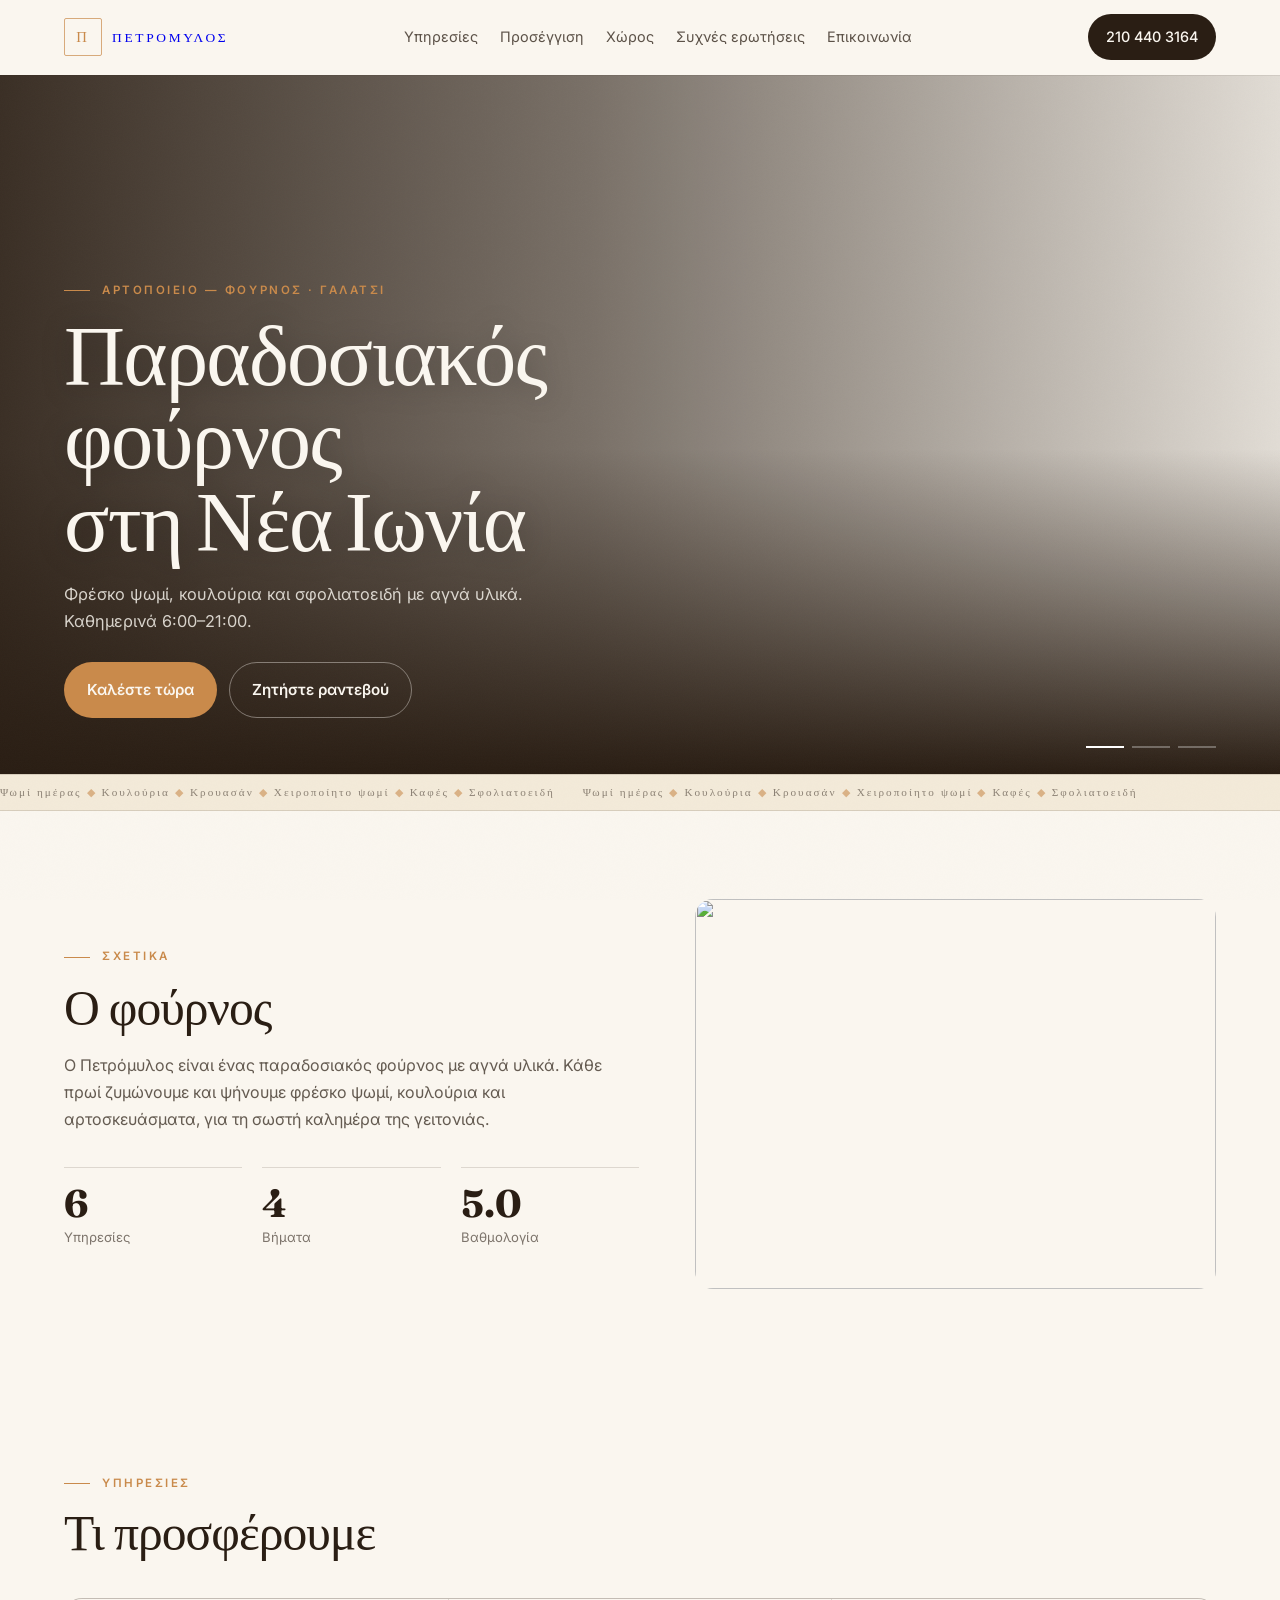
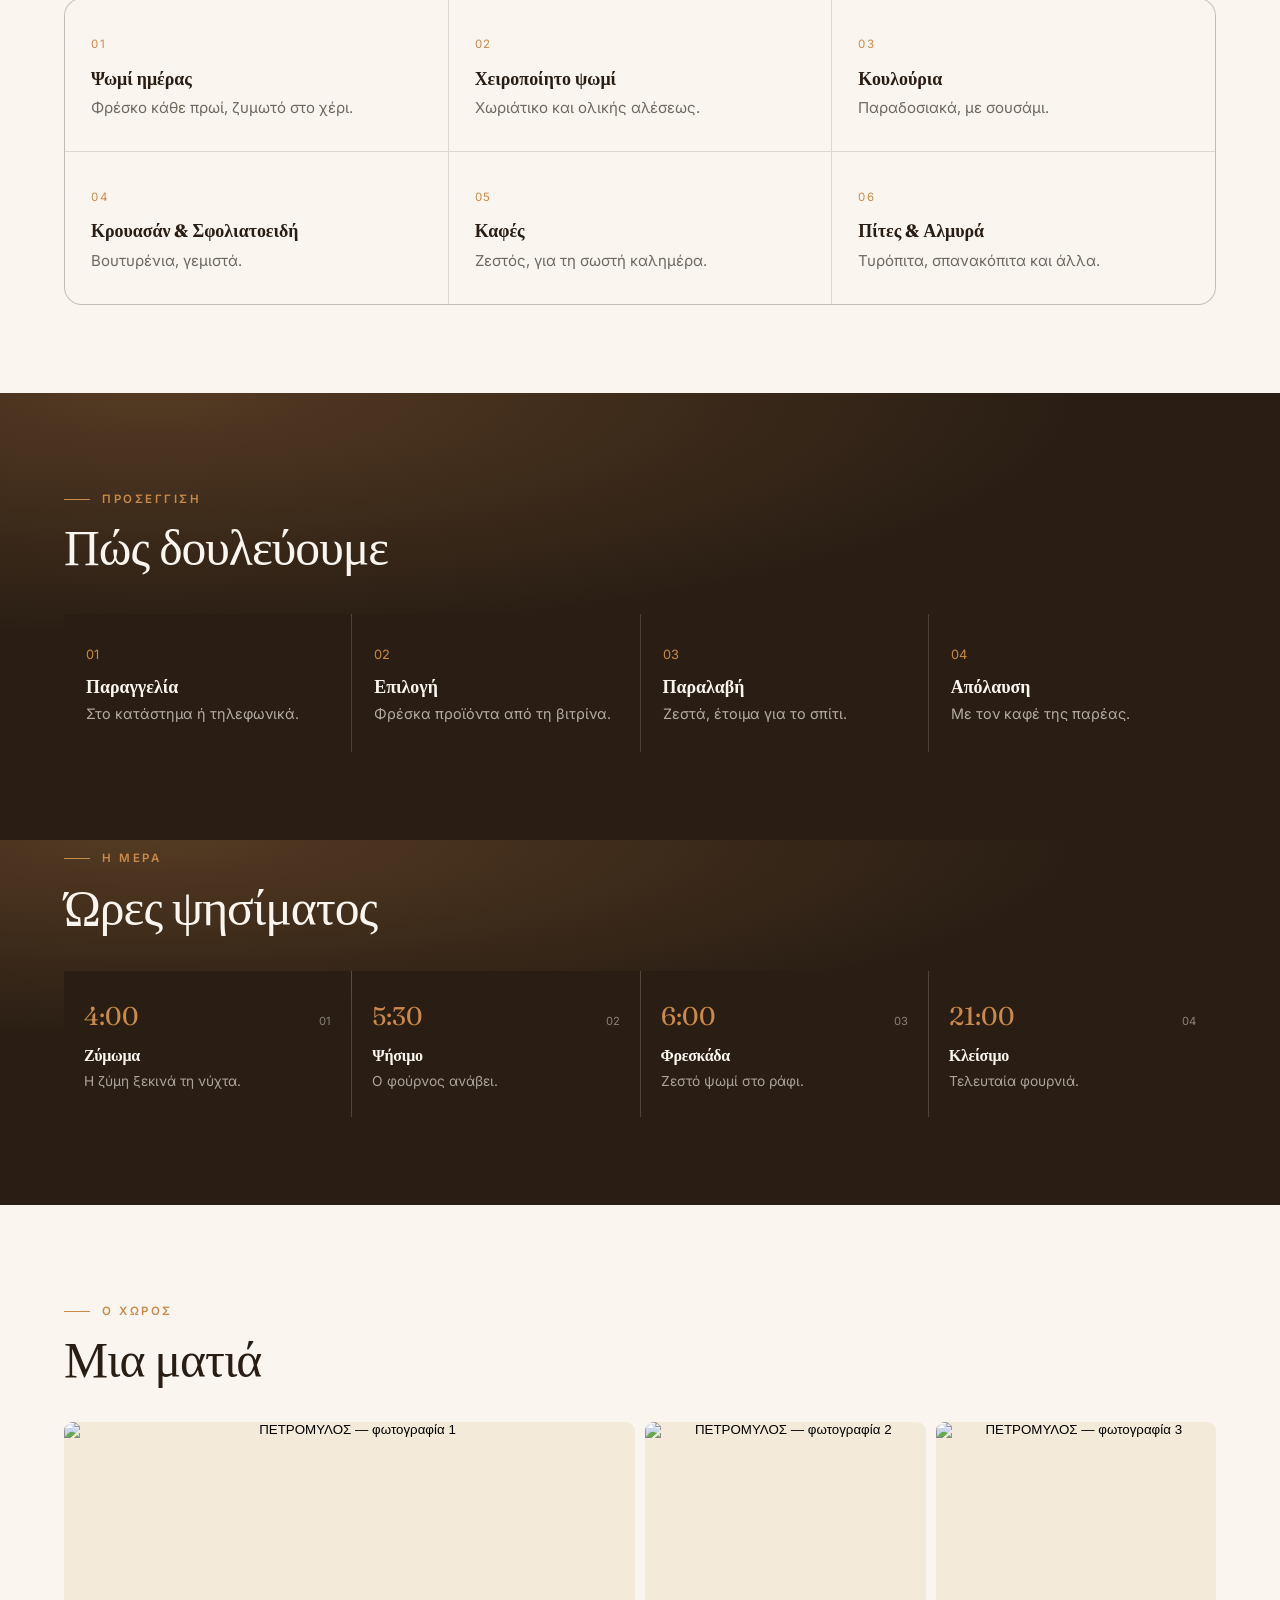
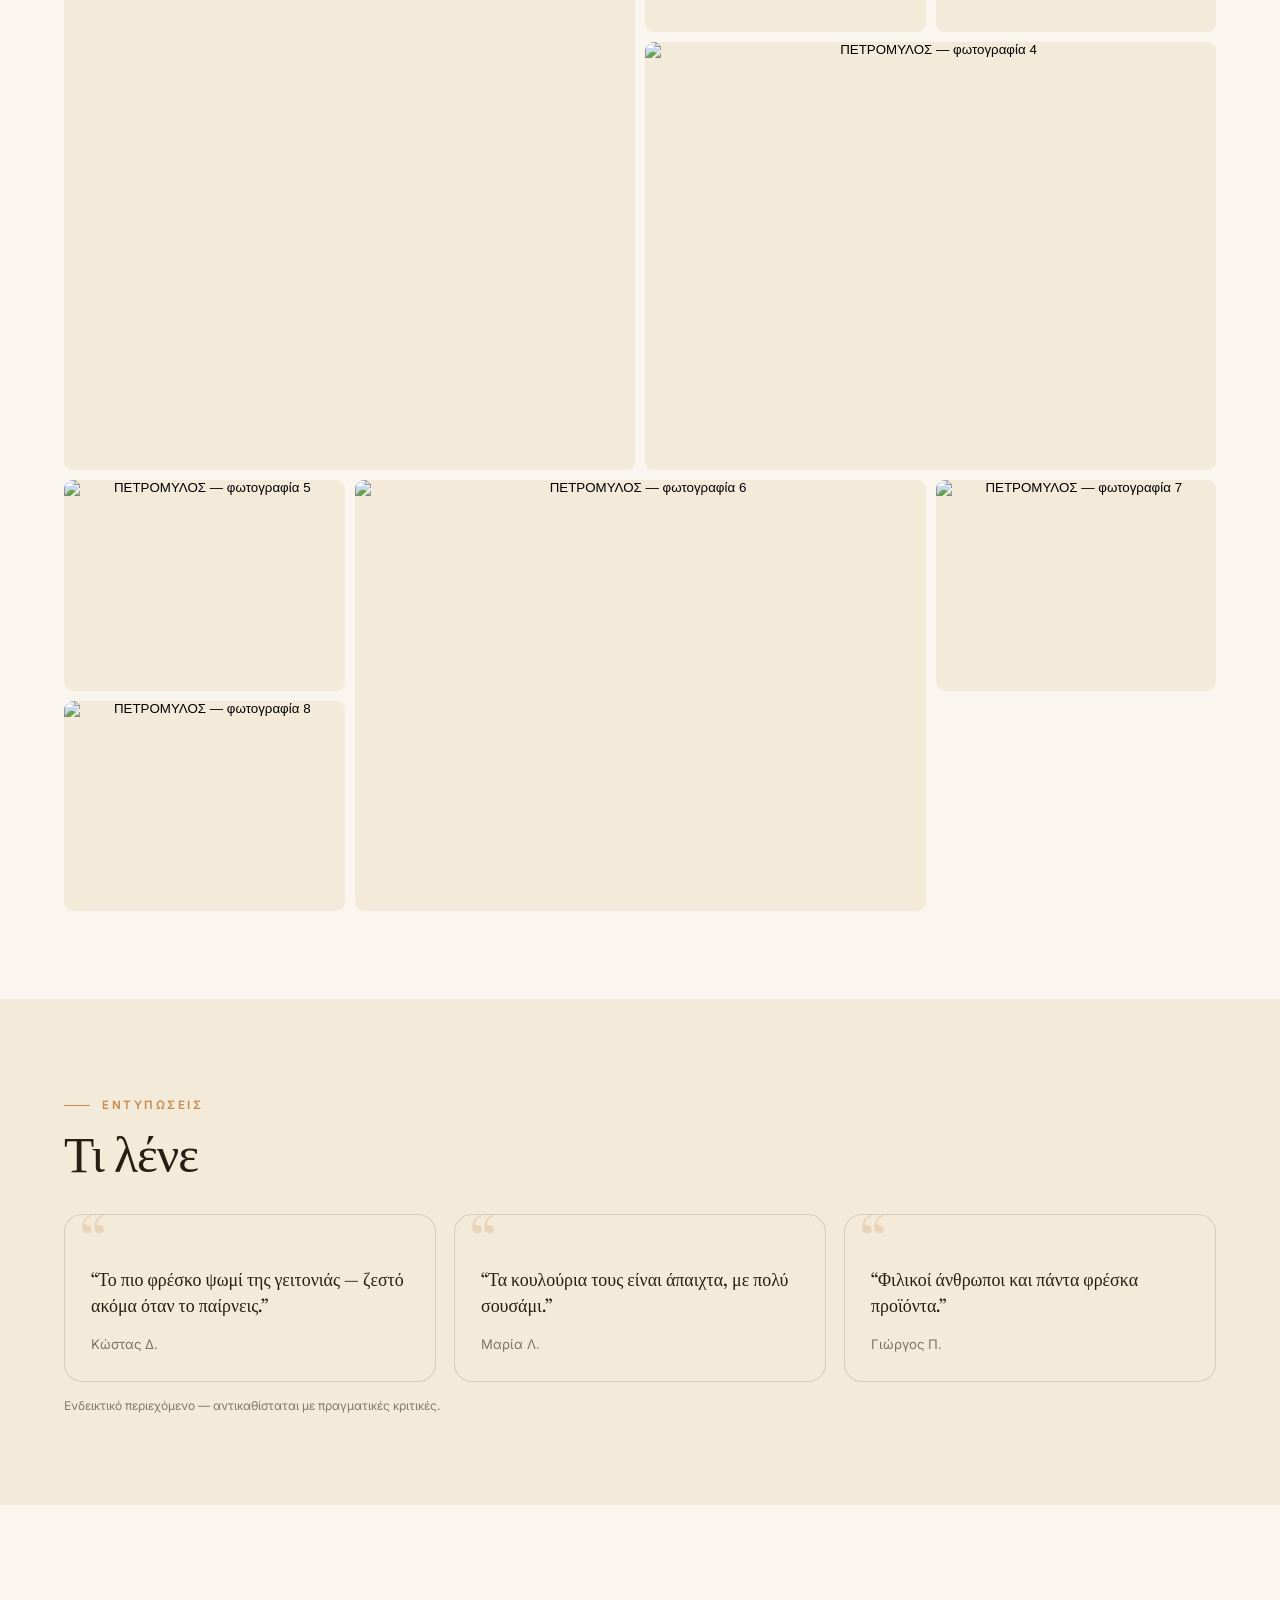
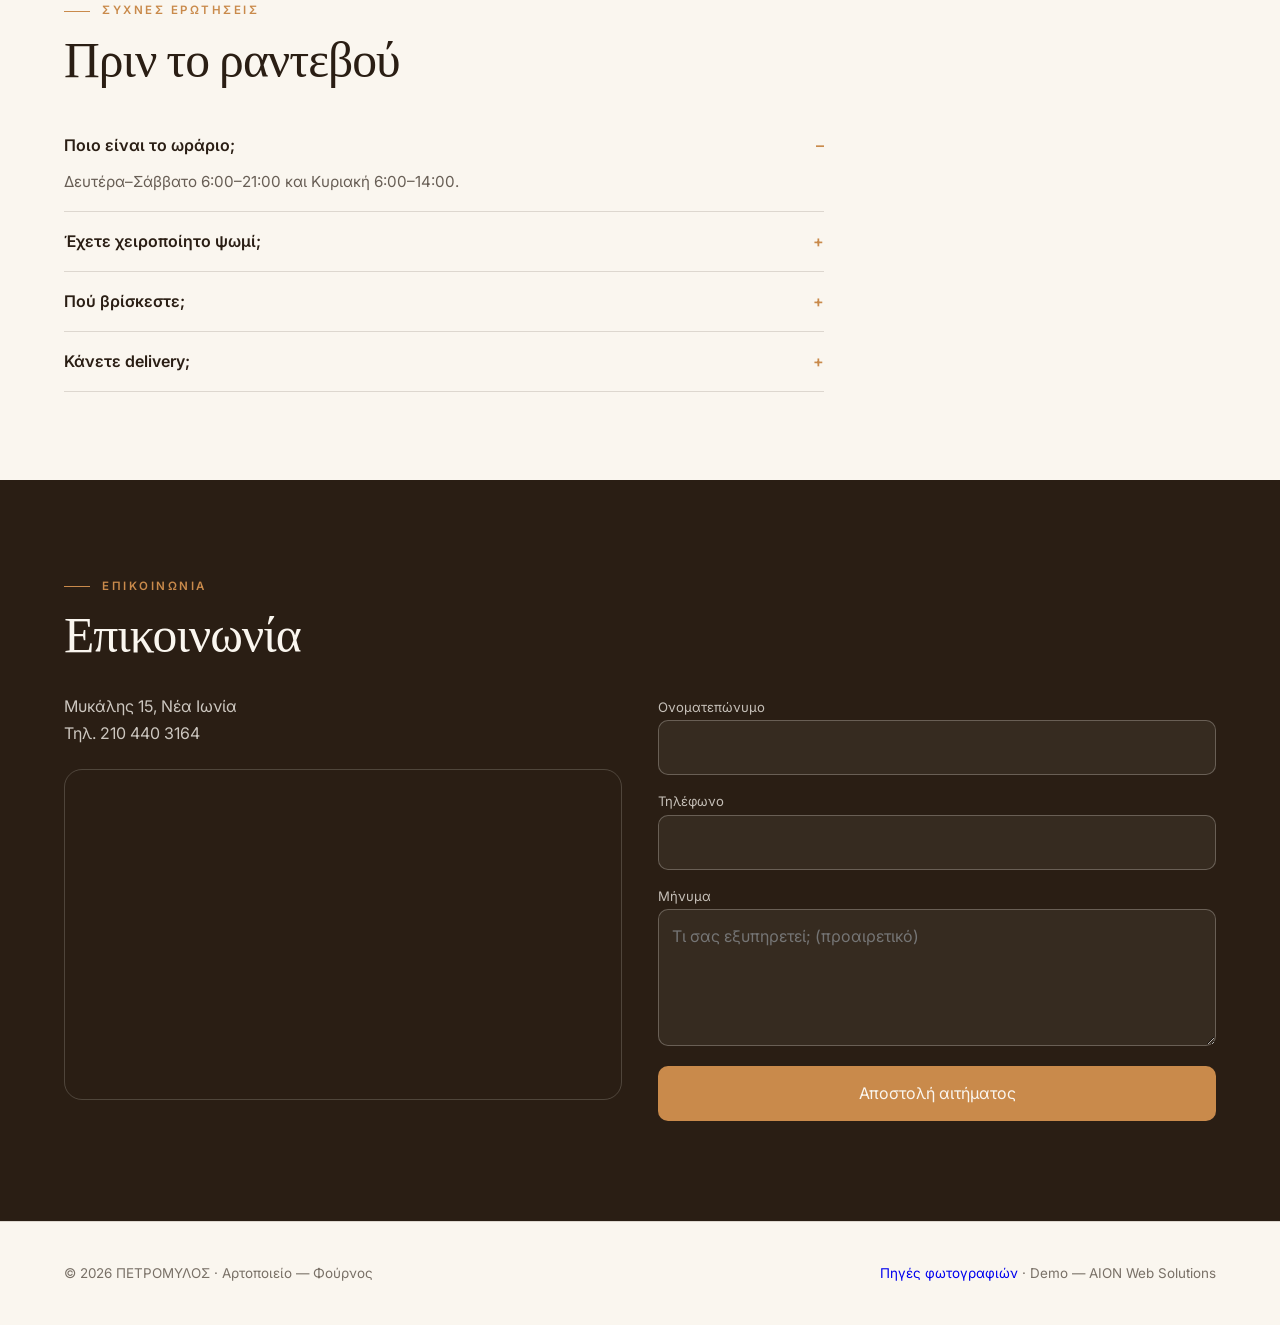
==== 200.html @ 104c1dce "deploy 200.html" ====
<!doctype html>
<html lang="el"><head>
<meta charset="utf-8"><meta name="viewport" content="width=device-width, initial-scale=1">
<title>ΠΕΤΡΟΜΥΛΟΣ — Αρτοποιείο — Φούρνος στο Γαλάτσι</title>
<meta name="description" content="ΠΕΤΡΟΜΥΛΟΣ, Αρτοποιείο — Φούρνος — Μυκάλης 15, Νέα Ιωνία. Τηλέφωνο 210 440 3164.">
<meta name="theme-color" content="#2a1e14">
<meta property="og:title" content="ΠΕΤΡΟΜΥΛΟΣ — Αρτοποιείο — Φούρνος">
<meta property="og:description" content="Μυκάλης 15, Νέα Ιωνία">
<meta property="og:type" content="website">
<link rel="preconnect" href="https://fonts.googleapis.com"><link rel="preconnect" href="https://fonts.gstatic.com" crossorigin>
<link href="https://fonts.googleapis.com/css2?family=Fraunces:ital,wght@0,400;0,600;1,400&family=Inter:wght@300;400;500;600&display=swap" rel="stylesheet">
<link rel="icon" href="data:image/svg+xml,<svg xmlns='http://www.w3.org/2000/svg' viewBox='0 0 64 64'><rect width='64' height='64' rx='14' fill='%23c98a4b'/><text x='32' y='44' font-size='30' text-anchor='middle' fill='%23faf6ef' font-family='serif'>Π</text></svg>">
<script type="application/ld+json">{"@context":"https://schema.org","@type":"Bakery","name":"ΠΕΤΡΟΜΥΛΟΣ","address":{"@type":"PostalAddress","streetAddress":"Μυκάλης 15, Νέα Ιωνία","addressLocality":"Γαλάτσι","addressCountry":"GR"}","telephone":"210 440 3164","url":""}</script>
<style>
:root{--ink:#2a1e14;--paper:#faf6ef;--accent:#c98a4b;--accent2:#a06b2f;--soft:#f3ead9;--line:color-mix(in srgb,var(--ink) 14%,transparent);--r:18px}
*{box-sizing:border-box}html{scroll-behavior:smooth}
body{margin:0;background:var(--paper);color:var(--ink);font-family:'Inter', system-ui, sans-serif;line-height:1.7;-webkit-font-smoothing:antialiased;overflow-x:hidden}
img{display:block;max-width:100%}
.wrap{width:min(1180px,90vw);margin:0 auto}
h1,h2,h3,h4{font-family:'Fraunces', Georgia, serif;line-height:1.06;letter-spacing:-.02em;margin:0}
h1{font-size:clamp(2.6rem,6.6vw,5.4rem);font-weight:400}
h2{font-size:clamp(1.9rem,4vw,3.1rem);font-weight:400}
h3{font-size:1.12rem;letter-spacing:0}
p{margin:0}
.kicker{font-size:.72rem;letter-spacing:.22em;text-transform:uppercase;color:var(--accent);font-weight:600}
header{position:fixed;inset:0 0 auto;z-index:60;background:var(--paper);border-bottom:1px solid transparent;box-shadow:0 1px 0 color-mix(in srgb,var(--ink) 8%,transparent)}
.nav{display:flex;align-items:center;justify-content:space-between;gap:16px;padding:14px 0}
.wordmark{display:flex;align-items:center;gap:10px;font-family:'Fraunces', Georgia, serif;font-size:1.15rem;text-decoration:none}
.wm{width:38px;height:38px;border-radius:10px;background:var(--accent);color:var(--paper);display:grid;place-items:center;font-size:1.05rem}
.nav-links{display:flex;gap:22px;font-size:.9rem}
.nav-links a{text-decoration:none;color:color-mix(in srgb,var(--ink) 76%,transparent)}
.tel{display:inline-flex;align-items:center;gap:8px;background:var(--ink);color:var(--paper);text-decoration:none;padding:11px 18px;border-radius:999px;font-size:.9rem;font-weight:500}
@media(max-width:820px){.nav-links{display:none}}
.hero{position:relative;height:86vh;min-height:560px;display:grid;align-items:end;overflow:hidden;color:var(--paper)}
.slide{position:absolute;inset:0;opacity:0;transform:scale(1.04);transition:opacity 1.1s ease,transform 7s linear}
.slide.on{opacity:1;transform:scale(1)}
.slide img{width:100%;height:100%;object-fit:cover;filter:saturate(.75) contrast(1.02)}
.scrim{position:absolute;inset:0;background:linear-gradient(90deg,color-mix(in srgb,var(--ink) 92%,transparent) 0%,color-mix(in srgb,var(--ink) 62%,transparent) 46%,color-mix(in srgb,var(--ink) 12%,transparent) 100%),linear-gradient(0deg,var(--ink) 0%,transparent 42%)}
.hero-in{position:relative;z-index:2;padding-bottom:56px;width:100%}
.hero h1{max-width:15ch;margin:14px 0 18px}
.hero .lead{max-width:46ch;color:color-mix(in srgb,var(--paper) 82%,transparent);font-size:1.02rem}
.hero-cta{display:flex;gap:12px;flex-wrap:wrap;margin-top:26px}
.btn{display:inline-flex;align-items:center;gap:10px;padding:14px 22px;border-radius:999px;text-decoration:none;font-weight:600;font-size:.95rem;border:1px solid transparent;transition:.25s}
.btn.solid{background:var(--accent);color:var(--paper)}
.btn.line{border-color:color-mix(in srgb,var(--paper) 40%,transparent);color:var(--paper)}
.btn:hover{transform:translateY(-3px)}
.dots{position:absolute;right:max(5vw,24px);bottom:26px;display:flex;gap:8px;z-index:3}
.dots button{width:38px;height:2px;background:rgba(255,255,255,.30);border:0;padding:0;cursor:pointer}
.dots button.on{background:#fff}
.marquee{border-block:1px solid var(--line);overflow:hidden;background:var(--soft)}
.marquee-track{display:flex;gap:28px;width:max-content;padding:14px 0;animation:mq 26s linear infinite;font-family:'Fraunces', Georgia, serif;font-size:1rem;color:color-mix(in srgb,var(--ink) 88%,transparent)}
.marquee-track i{color:var(--accent);font-style:normal}
@keyframes mq{to{transform:translateX(-50%)}}
@media(prefers-reduced-motion:reduce){.marquee-track{animation:none}}
section{padding:88px 0}
.reveal{opacity:0;transform:translateY(24px);transition:opacity .7s ease,transform .7s ease}
.reveal.in{opacity:1;transform:none}
.about{display:grid;grid-template-columns:1.05fr .95fr;gap:56px;align-items:center}
@media(max-width:900px){.about{grid-template-columns:1fr;gap:32px}}
.about-media{position:relative;aspect-ratio:4/3;border-radius:var(--r);overflow:hidden}
.about-media img{position:absolute;inset:0;width:100%;height:100%;object-fit:cover;opacity:0;transition:opacity 1.2s ease}
.about-media img.on{opacity:1}
.svc-grid{display:grid;grid-template-columns:repeat(3,1fr);gap:1px;background:var(--line);border:1px solid var(--line);border-radius:var(--r);overflow:hidden;margin-top:40px}
@media(max-width:900px){.svc-grid{grid-template-columns:1fr 1fr}}
@media(max-width:560px){.svc-grid{grid-template-columns:1fr}}
.svc{background:var(--paper);padding:30px 26px}
.svc-n{font-size:.72rem;color:var(--accent);letter-spacing:.16em}
.svc h3{margin:12px 0 8px}.svc p{color:color-mix(in srgb,var(--ink) 66%,transparent);font-size:.94rem}
.dark{background:var(--ink);color:var(--paper);position:relative;overflow:hidden}
.dark::before{content:'';position:absolute;inset:0;background:radial-gradient(120% 90% at 12% 0%,color-mix(in srgb,var(--accent) 26%,transparent),transparent 60%)}
.dark .wrap{position:relative}
.steps{display:grid;grid-template-columns:repeat(4,1fr);gap:1px;background:color-mix(in srgb,var(--paper) 16%,transparent);margin-top:40px}
@media(max-width:900px){.steps{grid-template-columns:1fr 1fr}}
.step{background:var(--ink);padding:26px 22px}
.step-n{color:var(--accent);font-size:.8rem}
.step h3{color:var(--paper);margin:10px 0 6px}
.step p{color:color-mix(in srgb,var(--paper) 66%,transparent);font-size:.9rem}
.tl-grid{display:grid;grid-template-columns:repeat(4,1fr);gap:1px;background:color-mix(in srgb,var(--paper) 18%,transparent);margin-top:38px}
@media(max-width:900px){.tl-grid{grid-template-columns:1fr 1fr}}
.tl{background:var(--ink);padding:24px 20px;position:relative;overflow:hidden}
.tl::after{content:'';position:absolute;left:0;bottom:0;height:2px;width:0;background:var(--accent);transition:width .5s}
.tl:hover::after{width:100%}
.tl-top{display:flex;justify-content:space-between;align-items:baseline}
.tl-h{font-family:'Fraunces', Georgia, serif;font-size:1.6rem;color:var(--accent)}
.tl-n{font-size:.7rem;color:color-mix(in srgb,var(--paper) 45%,transparent)}
.tl h4{color:var(--paper);margin:8px 0 6px;font-size:1rem}
.tl p{color:color-mix(in srgb,var(--paper) 62%,transparent);font-size:.86rem}
.stats{display:grid;grid-template-columns:repeat(3,1fr);gap:20px;margin-top:34px}
.stat{border-top:1px solid var(--line);padding-top:16px}
.stat b{display:block;font-family:'Fraunces', Georgia, serif;font-size:2.4rem;line-height:1}
.stat span{font-size:.82rem;color:color-mix(in srgb,var(--ink) 60%,transparent)}
.gallery{display:grid;grid-template-columns:repeat(4,1fr);gap:10px;margin-top:36px}
.g1{grid-column:span 2;grid-row:span 2}.g4{grid-column:span 2}
@media(max-width:900px){.gallery{grid-template-columns:repeat(2,1fr)}.g1,.g4{grid-column:span 2;grid-row:auto}}
.g-item{position:relative;overflow:hidden;border:0;padding:0;background:var(--soft);cursor:zoom-in;border-radius:calc(var(--r) / 2);aspect-ratio:4/3}
.g1 .g-item,.g1{aspect-ratio:auto}
.g-item img{width:100%;height:100%;object-fit:cover;transition:transform .6s,filter .6s;filter:saturate(.8)}
.g-item:hover img{transform:scale(1.05);filter:saturate(1)}
.quotes{display:grid;grid-template-columns:repeat(3,1fr);gap:18px;margin-top:34px}
@media(max-width:900px){.quotes{display:flex;overflow-x:auto;scroll-snap-type:x mandatory;gap:14px;scrollbar-width:none}.quotes::-webkit-scrollbar{display:none}.quotes .quote{flex:0 0 88%;scroll-snap-align:center}}
.quote{margin:0;background:var(--soft);border:1px solid var(--line);border-radius:var(--r);padding:26px}
.quote blockquote{margin:0;font-family:'Fraunces', Georgia, serif;font-size:1.12rem;line-height:1.45}
.quote figcaption{margin-top:14px;font-size:.82rem;color:color-mix(in srgb,var(--ink) 58%,transparent)}
.demo-note{font-size:.75rem;color:color-mix(in srgb,var(--ink) 55%,transparent);margin-top:14px}
.faq{max-width:760px;margin-top:30px}
details{border-bottom:1px solid var(--line);padding:16px 0}
summary{cursor:pointer;font-weight:600;list-style:none;display:flex;justify-content:space-between;gap:12px}
summary::after{content:'+';color:var(--accent)}
details[open] summary::after{content:'–'}
details p{margin-top:10px;color:color-mix(in srgb,var(--ink) 70%,transparent);font-size:.95rem}
.contact{background:var(--ink);color:var(--paper)}
.cgrid{display:grid;grid-template-columns:1fr 1fr;gap:36px;margin-top:32px}
@media(max-width:900px){.cgrid{grid-template-columns:1fr}}
form{display:grid;gap:12px}
label{font-size:.82rem;color:color-mix(in srgb,var(--paper) 75%,transparent)}
input,textarea{width:100%;padding:13px;border-radius:10px;border:1px solid color-mix(in srgb,var(--paper) 26%,transparent);background:color-mix(in srgb,var(--paper) 6%,transparent);color:var(--paper);font:inherit}
button.send{padding:14px;border-radius:10px;border:0;background:var(--accent);color:var(--paper);font-weight:700;font:inherit;cursor:pointer}
.map{border-radius:var(--r);overflow:hidden;border:1px solid color-mix(in srgb,var(--paper) 18%,transparent);min-height:320px}
.map iframe{width:100%;height:100%;min-height:320px;border:0;filter:grayscale(.35) contrast(1.05)}
footer{padding:40px 0;border-top:1px solid var(--line);font-size:.84rem;color:color-mix(in srgb,var(--ink) 62%,transparent)}
.frow{display:flex;justify-content:space-between;gap:14px;flex-wrap:wrap}
.callbar{position:fixed;bottom:0;left:0;right:0;z-index:70;display:none;background:var(--accent);color:var(--paper);text-align:center;padding:14px;text-decoration:none;font-weight:600}
@media(max-width:820px){.callbar{display:block}body{padding-bottom:52px}}
.lb{position:fixed;inset:0;background:color-mix(in srgb,var(--ink) 92%,transparent);display:none;place-items:center;z-index:90;padding:24px}
.lb.on{display:grid}
.lb img{max-height:86vh;max-width:92vw;border-radius:8px}
.lb button{position:absolute;top:18px;right:22px;background:none;border:0;color:var(--paper);font-size:2rem;cursor:pointer}

/* refinement */
body::after{content:'';position:fixed;inset:0;pointer-events:none;z-index:1;opacity:.03;background-image:url("data:image/svg+xml;utf8,<svg xmlns='http://www.w3.org/2000/svg' width='140' height='140'><filter id='n'><feTurbulence type='fractalNoise' baseFrequency='.85' numOctaves='3'/></filter><rect width='140' height='140' filter='url(%23n)' opacity='.55'/></svg>")}
.wordmark{font-size:.84rem;letter-spacing:.2em;text-transform:uppercase;font-weight:500}
.wm{background:transparent;border:1px solid color-mix(in srgb,var(--accent) 70%,transparent);color:var(--accent);font-size:.92rem;border-radius:2px}
h1{line-height:.98}
.kicker{display:inline-flex;align-items:center;gap:12px}
.kicker::before{content:'';width:26px;height:1px;background:var(--accent);display:inline-block}
.marquee-track{font-size:.7rem;letter-spacing:.18em;opacity:.58;padding:8px 0}
.svc,.step,.tl,.quote{transition:background .35s ease,transform .35s ease,box-shadow .35s ease}
.svc:hover{background:color-mix(in srgb,var(--soft) 70%,var(--paper));transform:translateY(-2px)}
.quote{position:relative;overflow:hidden}
.quote::before{content:'“';position:absolute;top:-6px;left:16px;font-family:'Fraunces', Georgia, serif;font-size:4.4rem;line-height:1;color:var(--accent);opacity:.22}
.quote blockquote{position:relative;padding-top:26px}
.g-item::after{content:'';position:absolute;inset:0;background:linear-gradient(0deg,rgba(0,0,0,.30),transparent 58%);opacity:0;transition:opacity .4s}
.g-item:hover::after{opacity:1}
:focus-visible{outline:2px solid var(--accent);outline-offset:3px;border-radius:2px}
.hero h1{text-shadow:0 2px 30px rgba(0,0,0,.25)}
</style></head>
<body>
<header><div class="wrap nav">
  <a class="wordmark" href="#top"><span class="wm">Π</span>ΠΕΤΡΟΜΥΛΟΣ</a>
  <nav class="nav-links"><a href="#ypiresies">Υπηρεσίες</a><a href="#proseggisi">Προσέγγιση</a><a href="#gallery">Χώρος</a><a href="#faq">Συχνές ερωτήσεις</a><a href="#epikoinonia">Επικοινωνία</a></nav>
  <a class="tel" href="tel:2104403164">210 440 3164</a>
</div></header>

<div class="hero" id="top">
  <div class="slide on"><img src="img/food-1.jpg" alt="ΠΕΤΡΟΜΥΛΟΣ" ><div class="scrim"></div></div><div class="slide "><img src="img/food-2.jpg" alt="ΠΕΤΡΟΜΥΛΟΣ" loading="lazy"><div class="scrim"></div></div><div class="slide "><img src="img/food-3.jpg" alt="ΠΕΤΡΟΜΥΛΟΣ" loading="lazy"><div class="scrim"></div></div>
  <div class="hero-in"><div class="wrap">
    <span class="kicker">Αρτοποιείο — Φούρνος · Γαλάτσι</span>
    <h1>Παραδοσιακός<br>φούρνος<br>στη Νέα Ιωνία</h1>
    <p class="lead">Φρέσκο ψωμί, κουλούρια και σφολιατοειδή με αγνά υλικά. Καθημερινά 6:00–21:00.</p>
    <div class="hero-cta"><a class="btn solid" href="tel:2104403164">Καλέστε τώρα</a><a class="btn line" href="#epikoinonia">Ζητήστε ραντεβού</a></div>
  </div></div>
  <div class="dots"><button class="on" aria-label="Διαφάνεια 1"></button><button class="" aria-label="Διαφάνεια 2"></button><button class="" aria-label="Διαφάνεια 3"></button></div>
</div>

<div class="marquee"><div class="marquee-track"><span>Ψωμί ημέρας <i>◆</i> Κουλούρια <i>◆</i> Κρουασάν <i>◆</i> Χειροποίητο ψωμί <i>◆</i> Καφές <i>◆</i> Σφολιατοειδή</span><span>Ψωμί ημέρας <i>◆</i> Κουλούρια <i>◆</i> Κρουασάν <i>◆</i> Χειροποίητο ψωμί <i>◆</i> Καφές <i>◆</i> Σφολιατοειδή</span></div></div>

<section class="about-wrap"><div class="wrap about reveal">
  <div><span class="kicker">Σχετικά</span><h2 style="margin:14px 0 18px">Ο φούρνος</h2>
  <p style="color:color-mix(in srgb,var(--ink) 72%,transparent)">Ο Πετρόμυλος είναι ένας παραδοσιακός φούρνος με αγνά υλικά. Κάθε πρωί ζυμώνουμε και ψήνουμε φρέσκο ψωμί, κουλούρια και αρτοσκευάσματα, για τη σωστή καλημέρα της γειτονιάς.</p>
  <div class="stats"><div class="stat"><b>6</b><span>Υπηρεσίες</span></div><div class="stat"><b>4</b><span>Βήματα</span></div><div class="stat"><b>5.0</b><span>Βαθμολογία</span></div></div></div>
  <div class="about-media" id="aboutMedia"><img src="img/food-4.jpg" alt="" class="on" loading="eager"><img src="img/food-5.jpg" alt="" class="" loading="lazy"><img src="img/food-6.jpg" alt="" class="" loading="lazy"></div>
</div></section>

<section id="ypiresies"><div class="wrap reveal"><span class="kicker">Υπηρεσίες</span><h2 style="margin-top:12px">Τι προσφέρουμε</h2>
<div class="svc-grid"><article class="svc"><span class="svc-n">01</span><h3>Ψωμί ημέρας</h3><p>Φρέσκο κάθε πρωί, ζυμωτό στο χέρι.</p></article><article class="svc"><span class="svc-n">02</span><h3>Χειροποίητο ψωμί</h3><p>Χωριάτικο και ολικής αλέσεως.</p></article><article class="svc"><span class="svc-n">03</span><h3>Κουλούρια</h3><p>Παραδοσιακά, με σουσάμι.</p></article><article class="svc"><span class="svc-n">04</span><h3>Κρουασάν &amp; Σφολιατοειδή</h3><p>Βουτυρένια, γεμιστά.</p></article><article class="svc"><span class="svc-n">05</span><h3>Καφές</h3><p>Ζεστός, για τη σωστή καλημέρα.</p></article><article class="svc"><span class="svc-n">06</span><h3>Πίτες &amp; Αλμυρά</h3><p>Τυρόπιτα, σπανακόπιτα και άλλα.</p></article></div></div></section>

<section class="dark" id="proseggisi"><div class="wrap reveal"><span class="kicker">Προσέγγιση</span><h2 style="color:var(--paper);margin-top:12px">Πώς δουλεύουμε</h2>
<div class="steps"><div class="step"><span class="step-n">01</span><h3>Παραγγελία</h3><p>Στο κατάστημα ή τηλεφωνικά.</p></div><div class="step"><span class="step-n">02</span><h3>Επιλογή</h3><p>Φρέσκα προϊόντα από τη βιτρίνα.</p></div><div class="step"><span class="step-n">03</span><h3>Παραλαβή</h3><p>Ζεστά, έτοιμα για το σπίτι.</p></div><div class="step"><span class="step-n">04</span><h3>Απόλαυση</h3><p>Με τον καφέ της παρέας.</p></div></div></div></section>

<section class="dark" style="padding-top:0"><div class="wrap reveal"><span class="kicker">Η μέρα</span><h2 style="color:var(--paper);margin-top:12px">Ώρες ψησίματος</h2>
<div class="tl-grid"><div class="tl"><div class="tl-top"><span class="tl-h">4:00</span><span class="tl-n">01</span></div><h4>Ζύμωμα</h4><p>Η ζύμη ξεκινά τη νύχτα.</p></div><div class="tl"><div class="tl-top"><span class="tl-h">5:30</span><span class="tl-n">02</span></div><h4>Ψήσιμο</h4><p>Ο φούρνος ανάβει.</p></div><div class="tl"><div class="tl-top"><span class="tl-h">6:00</span><span class="tl-n">03</span></div><h4>Φρεσκάδα</h4><p>Ζεστό ψωμί στο ράφι.</p></div><div class="tl"><div class="tl-top"><span class="tl-h">21:00</span><span class="tl-n">04</span></div><h4>Κλείσιμο</h4><p>Τελευταία φουρνιά.</p></div></div></div></section>

<section id="gallery"><div class="wrap reveal"><span class="kicker">Ο χώρος</span><h2 style="margin-top:12px">Μια ματιά</h2>
<div class="gallery"><button class="g-item g1" data-src="img/food-1.jpg" aria-label="Φωτογραφία 1"><img src="img/food-1.jpg" alt="ΠΕΤΡΟΜΥΛΟΣ — φωτογραφία 1" loading="eager"></button><button class="g-item g2" data-src="img/food-2.jpg" aria-label="Φωτογραφία 2"><img src="img/food-2.jpg" alt="ΠΕΤΡΟΜΥΛΟΣ — φωτογραφία 2" loading="eager"></button><button class="g-item g3" data-src="img/food-3.jpg" aria-label="Φωτογραφία 3"><img src="img/food-3.jpg" alt="ΠΕΤΡΟΜΥΛΟΣ — φωτογραφία 3" loading="eager"></button><button class="g-item g4" data-src="img/food-4.jpg" aria-label="Φωτογραφία 4"><img src="img/food-4.jpg" alt="ΠΕΤΡΟΜΥΛΟΣ — φωτογραφία 4" loading="lazy"></button><button class="g-item g5" data-src="img/food-5.jpg" aria-label="Φωτογραφία 5"><img src="img/food-5.jpg" alt="ΠΕΤΡΟΜΥΛΟΣ — φωτογραφία 5" loading="lazy"></button><button class="g-item g1" data-src="img/food-6.jpg" aria-label="Φωτογραφία 6"><img src="img/food-6.jpg" alt="ΠΕΤΡΟΜΥΛΟΣ — φωτογραφία 6" loading="lazy"></button><button class="g-item g2" data-src="img/food-7.jpg" aria-label="Φωτογραφία 7"><img src="img/food-7.jpg" alt="ΠΕΤΡΟΜΥΛΟΣ — φωτογραφία 7" loading="lazy"></button><button class="g-item g3" data-src="img/food-8.jpg" aria-label="Φωτογραφία 8"><img src="img/food-8.jpg" alt="ΠΕΤΡΟΜΥΛΟΣ — φωτογραφία 8" loading="lazy"></button></div></div></section>

<section style="background:var(--soft)"><div class="wrap reveal"><span class="kicker">Εντυπώσεις</span><h2 style="margin-top:12px">Τι λένε</h2>
<div class="quotes"><figure class="quote"><blockquote>“Το πιο φρέσκο ψωμί της γειτονιάς — ζεστό ακόμα όταν το παίρνεις.”</blockquote><figcaption>Κώστας Δ.</figcaption></figure><figure class="quote"><blockquote>“Τα κουλούρια τους είναι άπαιχτα, με πολύ σουσάμι.”</blockquote><figcaption>Μαρία Λ.</figcaption></figure><figure class="quote"><blockquote>“Φιλικοί άνθρωποι και πάντα φρέσκα προϊόντα.”</blockquote><figcaption>Γιώργος Π.</figcaption></figure></div><p class="demo-note">Ενδεικτικό περιεχόμενο — αντικαθίσταται με πραγματικές κριτικές.</p></div></section>

<section id="faq"><div class="wrap reveal"><span class="kicker">Συχνές ερωτήσεις</span><h2 style="margin-top:12px">Πριν το ραντεβού</h2><div class="faq"><details open><summary>Ποιο είναι το ωράριο;</summary><p>Δευτέρα–Σάββατο 6:00–21:00 και Κυριακή 6:00–14:00.</p></details><details ><summary>Έχετε χειροποίητο ψωμί;</summary><p>Ναι — χωριάτικο και ολικής αλέσεως, ζυμωτό στο χέρι.</p></details><details ><summary>Πού βρίσκεστε;</summary><p>Μυκάλης 15, Νέα Ιωνία 142 32.</p></details><details ><summary>Κάνετε delivery;</summary><p>Ναι — μέσω food.gr, e-food και BOX.</p></details></div></div></section>

<section class="contact" id="epikoinonia"><div class="wrap reveal"><span class="kicker">Επικοινωνία</span><h2 style="color:var(--paper);margin-top:12px">Επικοινωνία</h2>
<div class="cgrid"><div>
  <p style="color:color-mix(in srgb,var(--paper) 78%,transparent)">Μυκάλης 15, Νέα Ιωνία<br>Τηλ. 210 440 3164</p>
  <div class="map" style="margin-top:22px"><iframe src="https://www.google.com/maps?q=%CE%9C%CF%85%CE%BA%CE%AC%CE%BB%CE%B7%CF%82%2015%2C%20%CE%9D%CE%AD%CE%B1%20%CE%99%CF%89%CE%BD%CE%AF%CE%B1%2C%20%CE%93%CE%B1%CE%BB%CE%AC%CF%84%CF%83%CE%B9&output=embed" loading="lazy" title="Χάρτης"></iframe></div>
</div>
<form id="f" novalidate>
  <div><label for="n">Ονοματεπώνυμο</label><input id="n" name="name" required autocomplete="name"></div>
  <div><label for="p">Τηλέφωνο</label><input id="p" name="phone" required inputmode="tel" autocomplete="tel"></div>
  <div><label for="m">Μήνυμα</label><textarea id="m" name="message" rows="4" placeholder="Τι σας εξυπηρετεί; (προαιρετικό)"></textarea></div>
  <input type="text" name="_honey" tabindex="-1" autocomplete="off" style="position:absolute;left:-9999px">
  <button class="send" type="submit">Αποστολή αιτήματος</button>
  <p id="st" style="font-size:.82rem;color:color-mix(in srgb,var(--paper) 65%,transparent)" role="status"></p>
</form></div></div></section>

<footer><div class="wrap frow">
  <span>© <span id="y"></span> ΠΕΤΡΟΜΥΛΟΣ · Αρτοποιείο — Φούρνος</span>
  <span><a href="credits.html" style="text-decoration:none">Πηγές φωτογραφιών</a> · Demo — AION Web Solutions</span>
</div></footer>
<a class="callbar" href="tel:2104403164">Καλέστε 210 440 3164</a>
<div class="lb" id="lb"><button aria-label="Κλείσιμο">×</button><img alt=""></div>
<script>
(function(){
  var d=document; d.getElementById('y').textContent=new Date().getFullYear();
  var slides=[].slice.call(d.querySelectorAll('.slide')), dots=[].slice.call(d.querySelectorAll('.dots button')), i=0, t;
  function go(n){slides[i].classList.remove('on');dots[i].classList.remove('on');i=n;slides[i].classList.add('on');dots[i].classList.add('on');}
  function loop(){t=setInterval(function(){go((i+1)%slides.length)},6000)}
  dots.forEach(function(b,k){b.addEventListener('click',function(){clearInterval(t);go(k);loop()})});
  var hero=d.querySelector('.hero');
  hero.addEventListener('mouseenter',function(){clearInterval(t)});
  hero.addEventListener('mouseleave',loop);
  if(slides.length>1) loop();
  // parallax (ήπιο 0.12x, hero)
  if(!matchMedia('(prefers-reduced-motion: reduce)').matches){var px=function(){var y=window.scrollY;if(y<window.innerHeight){[].slice.call(d.querySelectorAll('.slide img')).forEach(function(im){im.style.transform='translateY('+(y*0.12)+'px) scale(1.02)'})}};window.addEventListener('scroll',px,{passive:true});}
  var about=[].slice.call(d.querySelectorAll('#aboutMedia img')), ai=0;
  if(about.length>1) setInterval(function(){about[ai].classList.remove('on');ai=(ai+1)%about.length;about[ai].classList.add('on')},4000);
  var io=new IntersectionObserver(function(es){es.forEach(function(e){if(e.isIntersecting){e.target.classList.add('in');io.unobserve(e.target)}})},{rootMargin:'0px 0px -8% 0px',threshold:0.08});
  [].slice.call(d.querySelectorAll('.reveal')).forEach(function(el){io.observe(el)});
  var lb=d.getElementById('lb'), lbImg=lb.querySelector('img');
  d.querySelectorAll('.g-item').forEach(function(b){b.addEventListener('click',function(){lbImg.src=b.dataset.src;lb.classList.add('on')})});
  lb.addEventListener('click',function(e){if(e.target!==lbImg)lb.classList.remove('on')});
  d.addEventListener('keydown',function(e){if(e.key==='Escape')lb.classList.remove('on')});
  d.querySelectorAll('details').forEach(function(x){x.addEventListener('toggle',function(){if(x.open)d.querySelectorAll('details').forEach(function(o){if(o!==x)o.open=false})})});
  // testimonials carousel (mobile, autoplay 5s)
  var qq=d.querySelector('.quotes');
  if(qq && matchMedia('(max-width:900px)').matches && !matchMedia('(prefers-reduced-motion: reduce)').matches){
    var qi=0, qs=qq.children, qt;
    function qgo(n){qi=(n+qs.length)%qs.length;qq.scrollTo({left:qs[qi].offsetLeft-qq.offsetLeft,behavior:'smooth'})}
    function qloop(){qt=setInterval(function(){qgo(qi+1)},5000)}
    qloop();
    qq.addEventListener('mouseenter',function(){clearInterval(qt)});
    qq.addEventListener('mouseleave',qloop);
  }
  var f=d.getElementById('f'), st=d.getElementById('st');
  f.addEventListener('submit',async function(e){e.preventDefault();st.textContent='';
    var n=f.name.value.trim(),p=f.phone.value.trim(),m=f.message.value.trim();
    if(f._honey.value)return;
    if(n.length<2){st.textContent='Συμπληρώστε το όνομά σας.';return}
    if(!/^[0-9+()\s-]{8,}$/.test(p)){st.textContent='Συμπληρώστε έγκυρο τηλέφωνο.';return}
    st.textContent='Αποστολή…';
    try{var r=await fetch('https://formsubmit.co/ajax/info@aionweb.gr',{method:'POST',headers:{'Content-Type':'application/json','Accept':'application/json'},body:JSON.stringify({_subject:'Νέο αίτημα — ΠΕΤΡΟΜΥΛΟΣ (demo)',name:n,phone:p,message:m,_template:'table'})});
      if(!r.ok)throw 0;st.textContent='Το αίτημα στάλθηκε. Θα επικοινωνήσουμε.';f.reset();
    }catch(x){st.textContent='Δεν ολοκληρώθηκε. Καλέστε τηλεφωνικά.'}
  });
})();
</script>
</body></html>
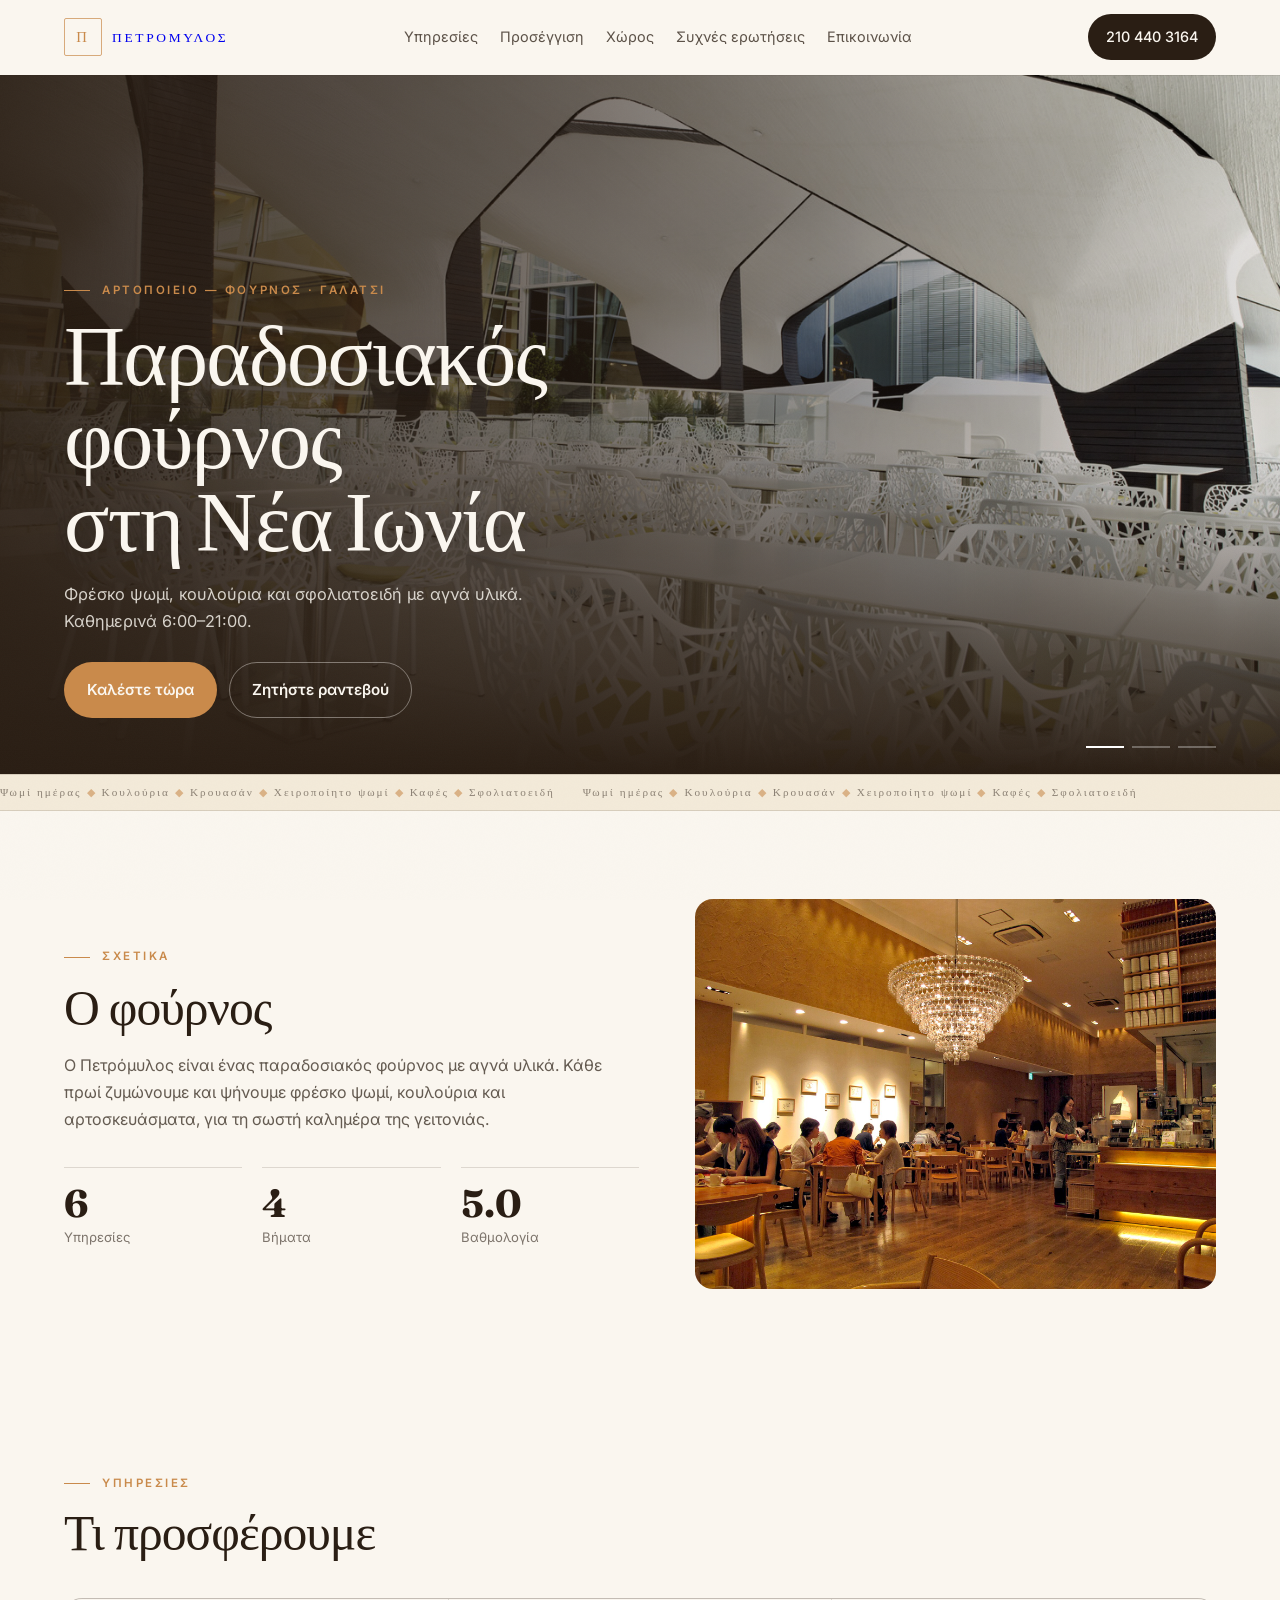
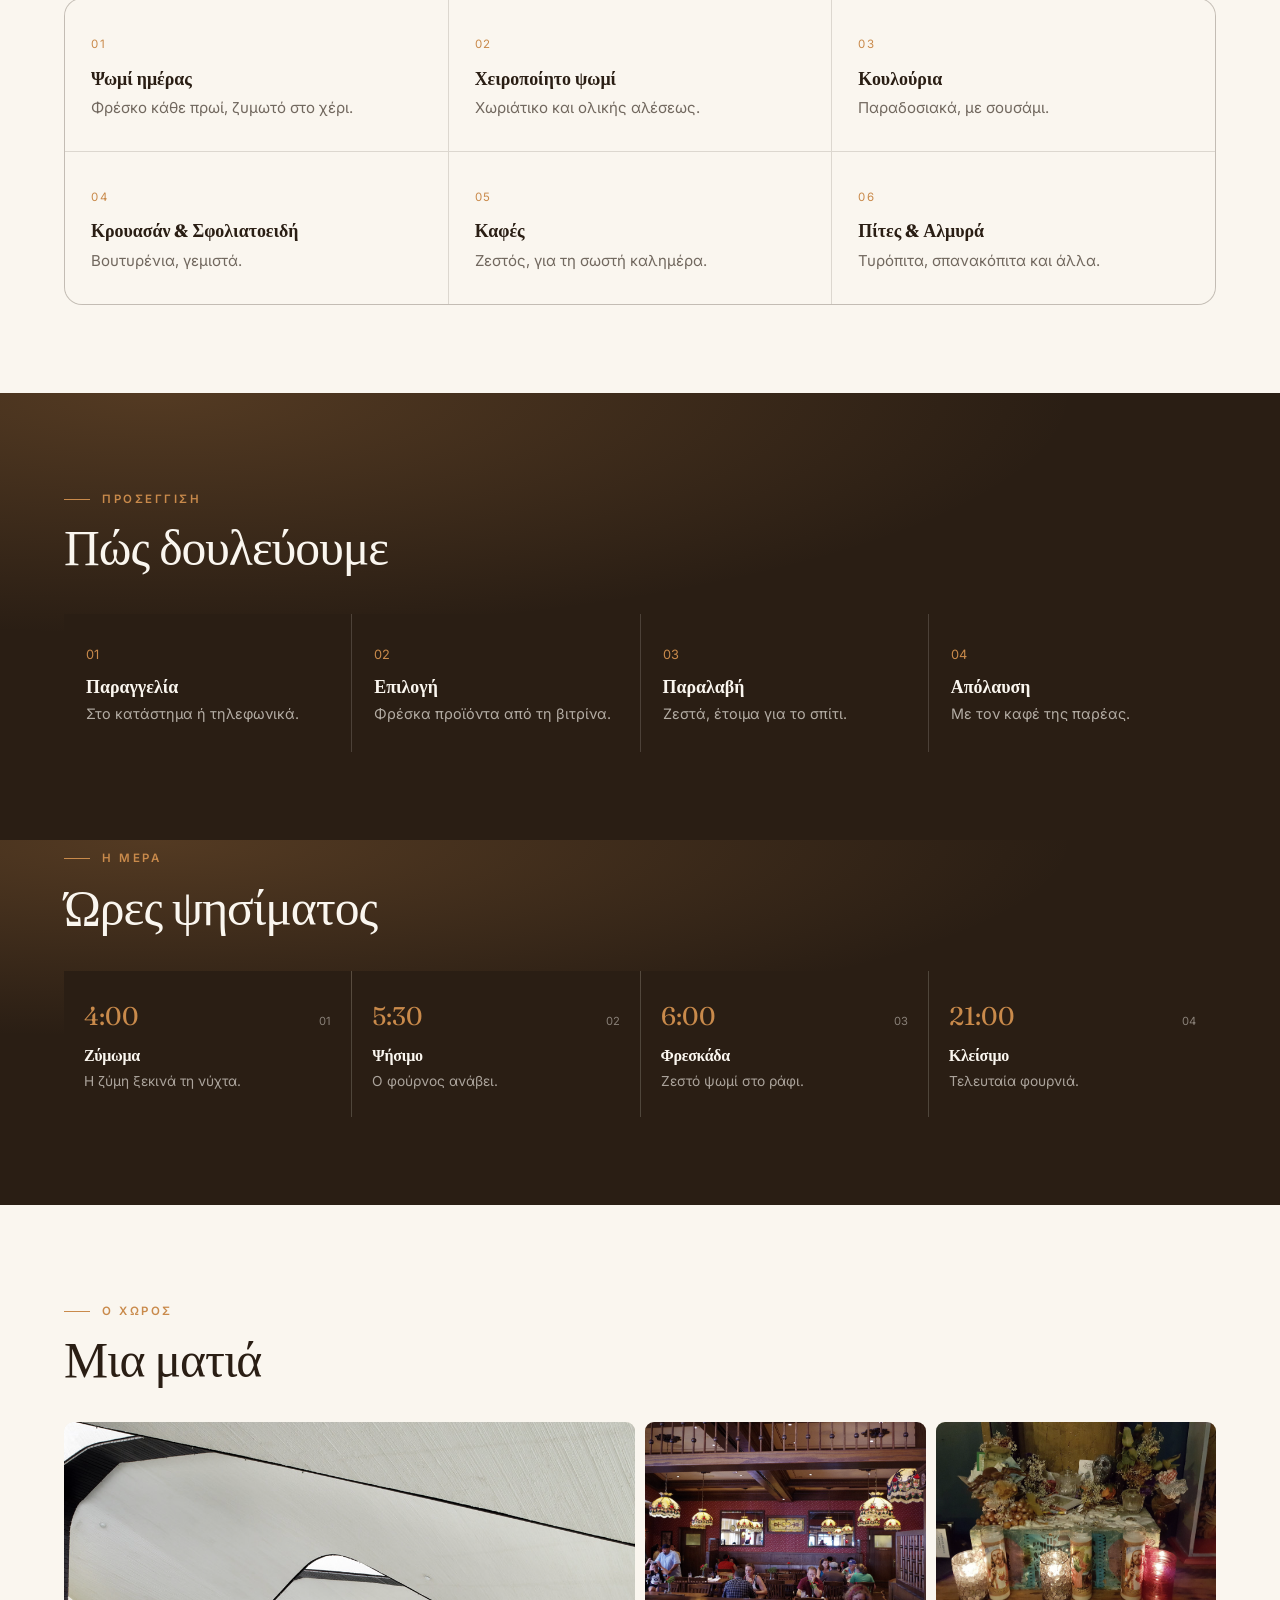
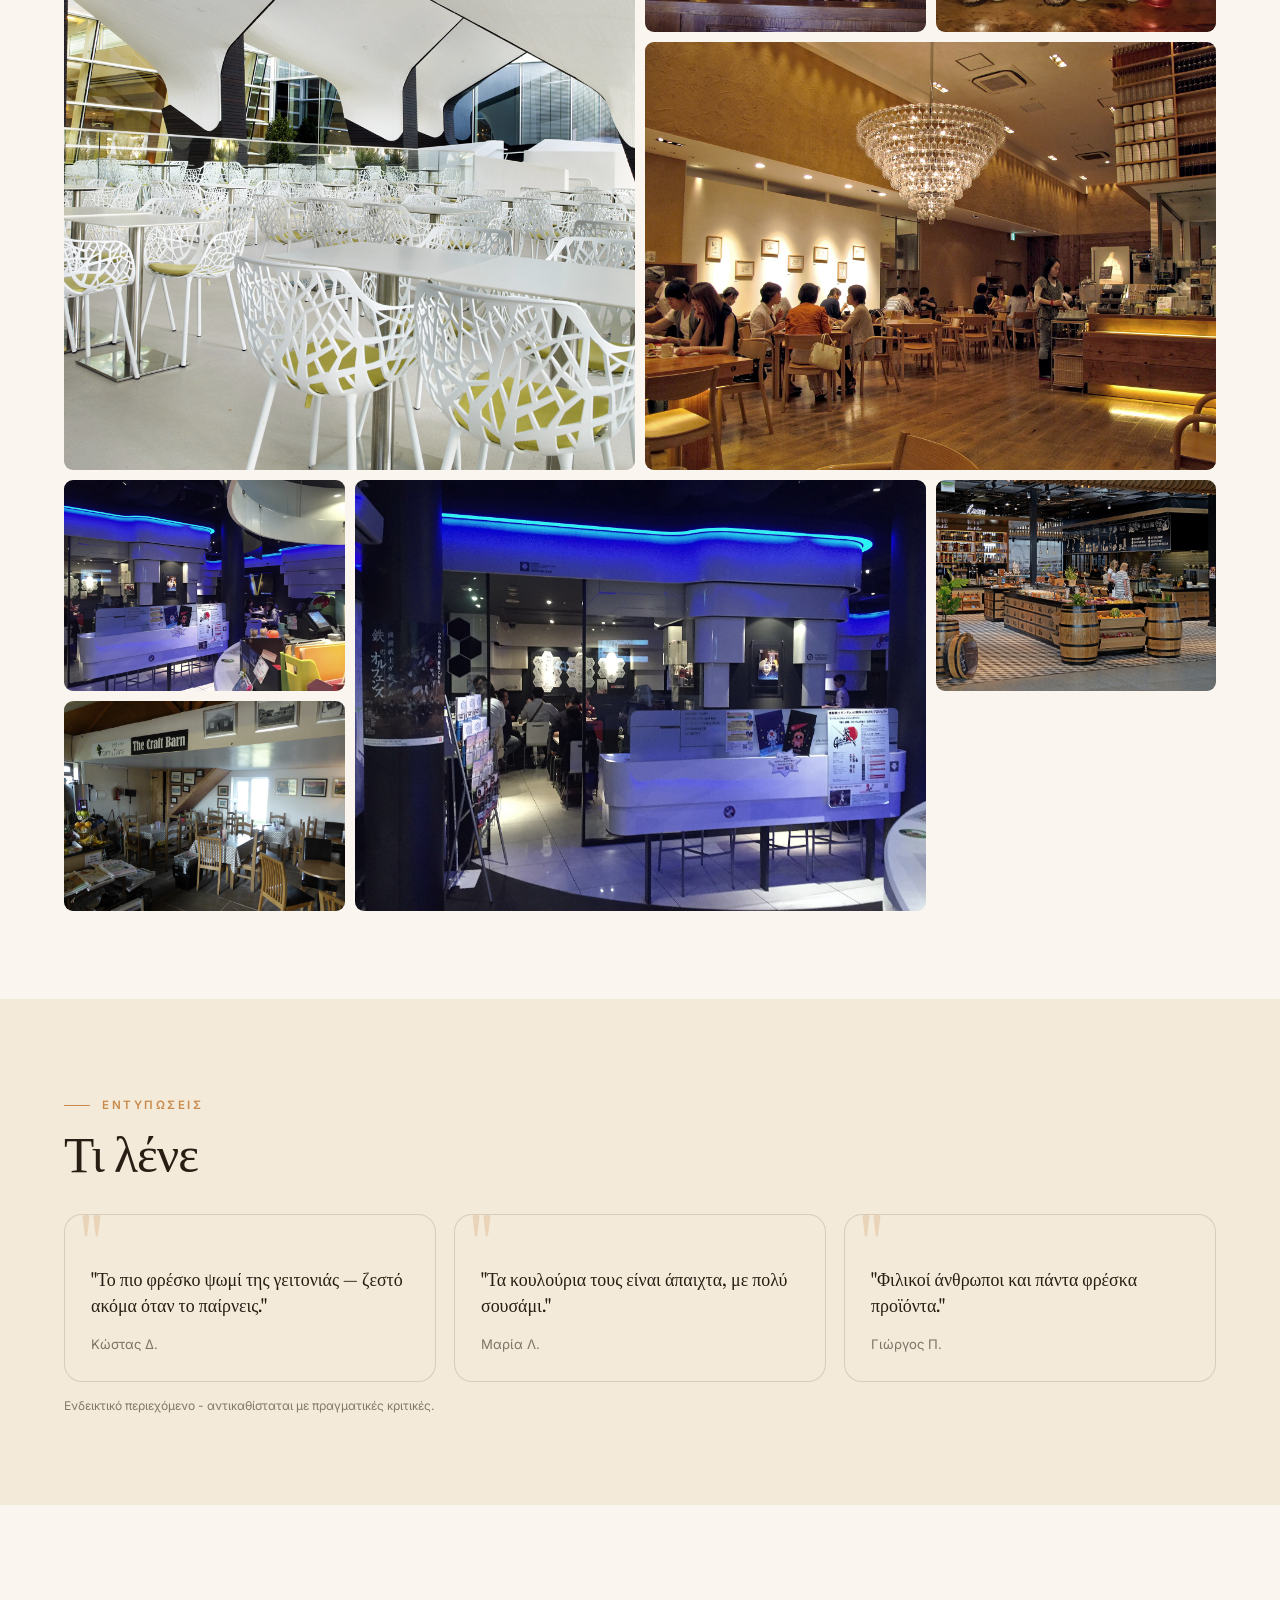
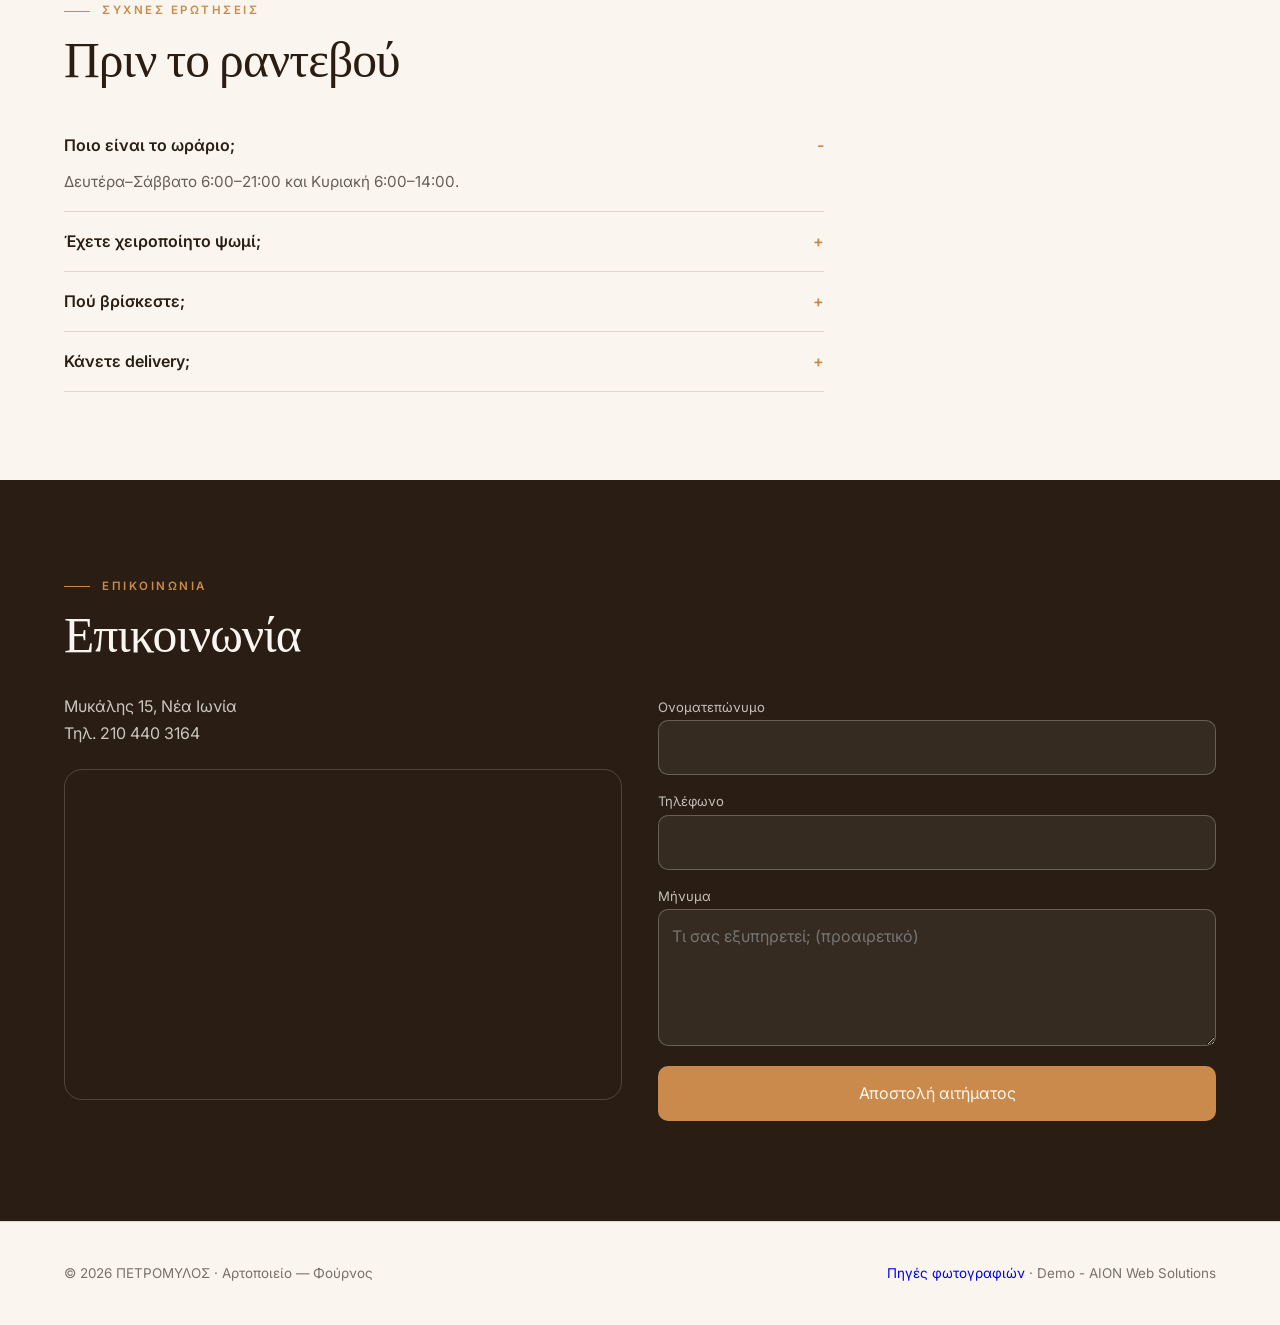
==== commit 13a56350: "update 200.html" ====
--- a/200.html
+++ b/200.html
@@ -1,16 +1,16 @@
 <!doctype html>
 <html lang="el"><head>
 <meta charset="utf-8"><meta name="viewport" content="width=device-width, initial-scale=1">
-<title>ΠΕΤΡΟΜΥΛΟΣ — Αρτοποιείο — Φούρνος στο Γαλάτσι</title>
-<meta name="description" content="ΠΕΤΡΟΜΥΛΟΣ, Αρτοποιείο — Φούρνος — Μυκάλης 15, Νέα Ιωνία. Τηλέφωνο 210 440 3164.">
+<title>ΠΕΤΡΟΜΥΛΟΣ - Αρτοποιείο — Φούρνος στο Νέα Ιωνία</title>
+<meta name="description" content="ΠΕΤΡΟΜΥΛΟΣ, Αρτοποιείο — Φούρνος - Μυκάλης 15, Νέα Ιωνία. Τηλέφωνο 210 440 3164.">
 <meta name="theme-color" content="#2a1e14">
-<meta property="og:title" content="ΠΕΤΡΟΜΥΛΟΣ — Αρτοποιείο — Φούρνος">
+<meta property="og:title" content="ΠΕΤΡΟΜΥΛΟΣ - Αρτοποιείο — Φούρνος">
 <meta property="og:description" content="Μυκάλης 15, Νέα Ιωνία">
 <meta property="og:type" content="website">
 <link rel="preconnect" href="https://fonts.googleapis.com"><link rel="preconnect" href="https://fonts.gstatic.com" crossorigin>
 <link href="https://fonts.googleapis.com/css2?family=Fraunces:ital,wght@0,400;0,600;1,400&family=Inter:wght@300;400;500;600&display=swap" rel="stylesheet">
 <link rel="icon" href="data:image/svg+xml,<svg xmlns='http://www.w3.org/2000/svg' viewBox='0 0 64 64'><rect width='64' height='64' rx='14' fill='%23c98a4b'/><text x='32' y='44' font-size='30' text-anchor='middle' fill='%23faf6ef' font-family='serif'>Π</text></svg>">
-<script type="application/ld+json">{"@context":"https://schema.org","@type":"Bakery","name":"ΠΕΤΡΟΜΥΛΟΣ","address":{"@type":"PostalAddress","streetAddress":"Μυκάλης 15, Νέα Ιωνία","addressLocality":"Γαλάτσι","addressCountry":"GR"}","telephone":"210 440 3164","url":""}</script>
+<script type="application/ld+json">{"@context":"https://schema.org","@type":"Bakery","name":"ΠΕΤΡΟΜΥΛΟΣ","address":{"@type":"PostalAddress","streetAddress":"Μυκάλης 15, Νέα Ιωνία","addressLocality":"Νέα Ιωνία","addressCountry":"GR"}","telephone":"210 440 3164","url":""}</script>
 <style>
 :root{--ink:#2a1e14;--paper:#faf6ef;--accent:#c98a4b;--accent2:#a06b2f;--soft:#f3ead9;--line:color-mix(in srgb,var(--ink) 14%,transparent);--r:18px}
 *{box-sizing:border-box}html{scroll-behavior:smooth}
@@ -106,7 +106,7 @@
 details{border-bottom:1px solid var(--line);padding:16px 0}
 summary{cursor:pointer;font-weight:600;list-style:none;display:flex;justify-content:space-between;gap:12px}
 summary::after{content:'+';color:var(--accent)}
-details[open] summary::after{content:'–'}
+details[open] summary::after{content:'-'}
 details p{margin-top:10px;color:color-mix(in srgb,var(--ink) 70%,transparent);font-size:.95rem}
 .contact{background:var(--ink);color:var(--paper)}
 .cgrid{display:grid;grid-template-columns:1fr 1fr;gap:36px;margin-top:32px}
@@ -137,7 +137,7 @@
 .svc,.step,.tl,.quote{transition:background .35s ease,transform .35s ease,box-shadow .35s ease}
 .svc:hover{background:color-mix(in srgb,var(--soft) 70%,var(--paper));transform:translateY(-2px)}
 .quote{position:relative;overflow:hidden}
-.quote::before{content:'“';position:absolute;top:-6px;left:16px;font-family:'Fraunces', Georgia, serif;font-size:4.4rem;line-height:1;color:var(--accent);opacity:.22}
+.quote::before{content:'"';position:absolute;top:-6px;left:16px;font-family:'Fraunces', Georgia, serif;font-size:4.4rem;line-height:1;color:var(--accent);opacity:.22}
 .quote blockquote{position:relative;padding-top:26px}
 .g-item::after{content:'';position:absolute;inset:0;background:linear-gradient(0deg,rgba(0,0,0,.30),transparent 58%);opacity:0;transition:opacity .4s}
 .g-item:hover::after{opacity:1}
@@ -181,10 +181,10 @@
 <div class="tl-grid"><div class="tl"><div class="tl-top"><span class="tl-h">4:00</span><span class="tl-n">01</span></div><h4>Ζύμωμα</h4><p>Η ζύμη ξεκινά τη νύχτα.</p></div><div class="tl"><div class="tl-top"><span class="tl-h">5:30</span><span class="tl-n">02</span></div><h4>Ψήσιμο</h4><p>Ο φούρνος ανάβει.</p></div><div class="tl"><div class="tl-top"><span class="tl-h">6:00</span><span class="tl-n">03</span></div><h4>Φρεσκάδα</h4><p>Ζεστό ψωμί στο ράφι.</p></div><div class="tl"><div class="tl-top"><span class="tl-h">21:00</span><span class="tl-n">04</span></div><h4>Κλείσιμο</h4><p>Τελευταία φουρνιά.</p></div></div></div></section>
 
 <section id="gallery"><div class="wrap reveal"><span class="kicker">Ο χώρος</span><h2 style="margin-top:12px">Μια ματιά</h2>
-<div class="gallery"><button class="g-item g1" data-src="img/food-1.jpg" aria-label="Φωτογραφία 1"><img src="img/food-1.jpg" alt="ΠΕΤΡΟΜΥΛΟΣ — φωτογραφία 1" loading="eager"></button><button class="g-item g2" data-src="img/food-2.jpg" aria-label="Φωτογραφία 2"><img src="img/food-2.jpg" alt="ΠΕΤΡΟΜΥΛΟΣ — φωτογραφία 2" loading="eager"></button><button class="g-item g3" data-src="img/food-3.jpg" aria-label="Φωτογραφία 3"><img src="img/food-3.jpg" alt="ΠΕΤΡΟΜΥΛΟΣ — φωτογραφία 3" loading="eager"></button><button class="g-item g4" data-src="img/food-4.jpg" aria-label="Φωτογραφία 4"><img src="img/food-4.jpg" alt="ΠΕΤΡΟΜΥΛΟΣ — φωτογραφία 4" loading="lazy"></button><button class="g-item g5" data-src="img/food-5.jpg" aria-label="Φωτογραφία 5"><img src="img/food-5.jpg" alt="ΠΕΤΡΟΜΥΛΟΣ — φωτογραφία 5" loading="lazy"></button><button class="g-item g1" data-src="img/food-6.jpg" aria-label="Φωτογραφία 6"><img src="img/food-6.jpg" alt="ΠΕΤΡΟΜΥΛΟΣ — φωτογραφία 6" loading="lazy"></button><button class="g-item g2" data-src="img/food-7.jpg" aria-label="Φωτογραφία 7"><img src="img/food-7.jpg" alt="ΠΕΤΡΟΜΥΛΟΣ — φωτογραφία 7" loading="lazy"></button><button class="g-item g3" data-src="img/food-8.jpg" aria-label="Φωτογραφία 8"><img src="img/food-8.jpg" alt="ΠΕΤΡΟΜΥΛΟΣ — φωτογραφία 8" loading="lazy"></button></div></div></section>
+<div class="gallery"><button class="g-item g1" data-src="img/food-1.jpg" aria-label="Φωτογραφία 1"><img src="img/food-1.jpg" alt="ΠΕΤΡΟΜΥΛΟΣ - φωτογραφία 1" loading="eager"></button><button class="g-item g2" data-src="img/food-2.jpg" aria-label="Φωτογραφία 2"><img src="img/food-2.jpg" alt="ΠΕΤΡΟΜΥΛΟΣ - φωτογραφία 2" loading="eager"></button><button class="g-item g3" data-src="img/food-3.jpg" aria-label="Φωτογραφία 3"><img src="img/food-3.jpg" alt="ΠΕΤΡΟΜΥΛΟΣ - φωτογραφία 3" loading="eager"></button><button class="g-item g4" data-src="img/food-4.jpg" aria-label="Φωτογραφία 4"><img src="img/food-4.jpg" alt="ΠΕΤΡΟΜΥΛΟΣ - φωτογραφία 4" loading="lazy"></button><button class="g-item g5" data-src="img/food-5.jpg" aria-label="Φωτογραφία 5"><img src="img/food-5.jpg" alt="ΠΕΤΡΟΜΥΛΟΣ - φωτογραφία 5" loading="lazy"></button><button class="g-item g1" data-src="img/food-6.jpg" aria-label="Φωτογραφία 6"><img src="img/food-6.jpg" alt="ΠΕΤΡΟΜΥΛΟΣ - φωτογραφία 6" loading="lazy"></button><button class="g-item g2" data-src="img/food-7.jpg" aria-label="Φωτογραφία 7"><img src="img/food-7.jpg" alt="ΠΕΤΡΟΜΥΛΟΣ - φωτογραφία 7" loading="lazy"></button><button class="g-item g3" data-src="img/food-8.jpg" aria-label="Φωτογραφία 8"><img src="img/food-8.jpg" alt="ΠΕΤΡΟΜΥΛΟΣ - φωτογραφία 8" loading="lazy"></button></div></div></section>
 
 <section style="background:var(--soft)"><div class="wrap reveal"><span class="kicker">Εντυπώσεις</span><h2 style="margin-top:12px">Τι λένε</h2>
-<div class="quotes"><figure class="quote"><blockquote>“Το πιο φρέσκο ψωμί της γειτονιάς — ζεστό ακόμα όταν το παίρνεις.”</blockquote><figcaption>Κώστας Δ.</figcaption></figure><figure class="quote"><blockquote>“Τα κουλούρια τους είναι άπαιχτα, με πολύ σουσάμι.”</blockquote><figcaption>Μαρία Λ.</figcaption></figure><figure class="quote"><blockquote>“Φιλικοί άνθρωποι και πάντα φρέσκα προϊόντα.”</blockquote><figcaption>Γιώργος Π.</figcaption></figure></div><p class="demo-note">Ενδεικτικό περιεχόμενο — αντικαθίσταται με πραγματικές κριτικές.</p></div></section>
+<div class="quotes"><figure class="quote"><blockquote>"Το πιο φρέσκο ψωμί της γειτονιάς — ζεστό ακόμα όταν το παίρνεις."</blockquote><figcaption>Κώστας Δ.</figcaption></figure><figure class="quote"><blockquote>"Τα κουλούρια τους είναι άπαιχτα, με πολύ σουσάμι."</blockquote><figcaption>Μαρία Λ.</figcaption></figure><figure class="quote"><blockquote>"Φιλικοί άνθρωποι και πάντα φρέσκα προϊόντα."</blockquote><figcaption>Γιώργος Π.</figcaption></figure></div><p class="demo-note">Ενδεικτικό περιεχόμενο - αντικαθίσταται με πραγματικές κριτικές.</p></div></section>
 
 <section id="faq"><div class="wrap reveal"><span class="kicker">Συχνές ερωτήσεις</span><h2 style="margin-top:12px">Πριν το ραντεβού</h2><div class="faq"><details open><summary>Ποιο είναι το ωράριο;</summary><p>Δευτέρα–Σάββατο 6:00–21:00 και Κυριακή 6:00–14:00.</p></details><details ><summary>Έχετε χειροποίητο ψωμί;</summary><p>Ναι — χωριάτικο και ολικής αλέσεως, ζυμωτό στο χέρι.</p></details><details ><summary>Πού βρίσκεστε;</summary><p>Μυκάλης 15, Νέα Ιωνία 142 32.</p></details><details ><summary>Κάνετε delivery;</summary><p>Ναι — μέσω food.gr, e-food και BOX.</p></details></div></div></section>
 
@@ -204,7 +204,7 @@
 
 <footer><div class="wrap frow">
   <span>© <span id="y"></span> ΠΕΤΡΟΜΥΛΟΣ · Αρτοποιείο — Φούρνος</span>
-  <span><a href="credits.html" style="text-decoration:none">Πηγές φωτογραφιών</a> · Demo — AION Web Solutions</span>
+  <span><a href="credits.html" style="text-decoration:none">Πηγές φωτογραφιών</a> · Demo - AION Web Solutions</span>
 </div></footer>
 <a class="callbar" href="tel:2104403164">Καλέστε 210 440 3164</a>
 <div class="lb" id="lb"><button aria-label="Κλείσιμο">×</button><img alt=""></div>
@@ -246,8 +246,8 @@
     if(f._honey.value)return;
     if(n.length<2){st.textContent='Συμπληρώστε το όνομά σας.';return}
     if(!/^[0-9+()\s-]{8,}$/.test(p)){st.textContent='Συμπληρώστε έγκυρο τηλέφωνο.';return}
-    st.textContent='Αποστολή…';
-    try{var r=await fetch('https://formsubmit.co/ajax/info@aionweb.gr',{method:'POST',headers:{'Content-Type':'application/json','Accept':'application/json'},body:JSON.stringify({_subject:'Νέο αίτημα — ΠΕΤΡΟΜΥΛΟΣ (demo)',name:n,phone:p,message:m,_template:'table'})});
+    st.textContent='Αποστολή...';
+    try{var r=await fetch('https://formsubmit.co/ajax/info@aionweb.gr',{method:'POST',headers:{'Content-Type':'application/json','Accept':'application/json'},body:JSON.stringify({_subject:'Νέο αίτημα - ΠΕΤΡΟΜΥΛΟΣ (demo)',name:n,phone:p,message:m,_template:'table'})});
       if(!r.ok)throw 0;st.textContent='Το αίτημα στάλθηκε. Θα επικοινωνήσουμε.';f.reset();
     }catch(x){st.textContent='Δεν ολοκληρώθηκε. Καλέστε τηλεφωνικά.'}
   });
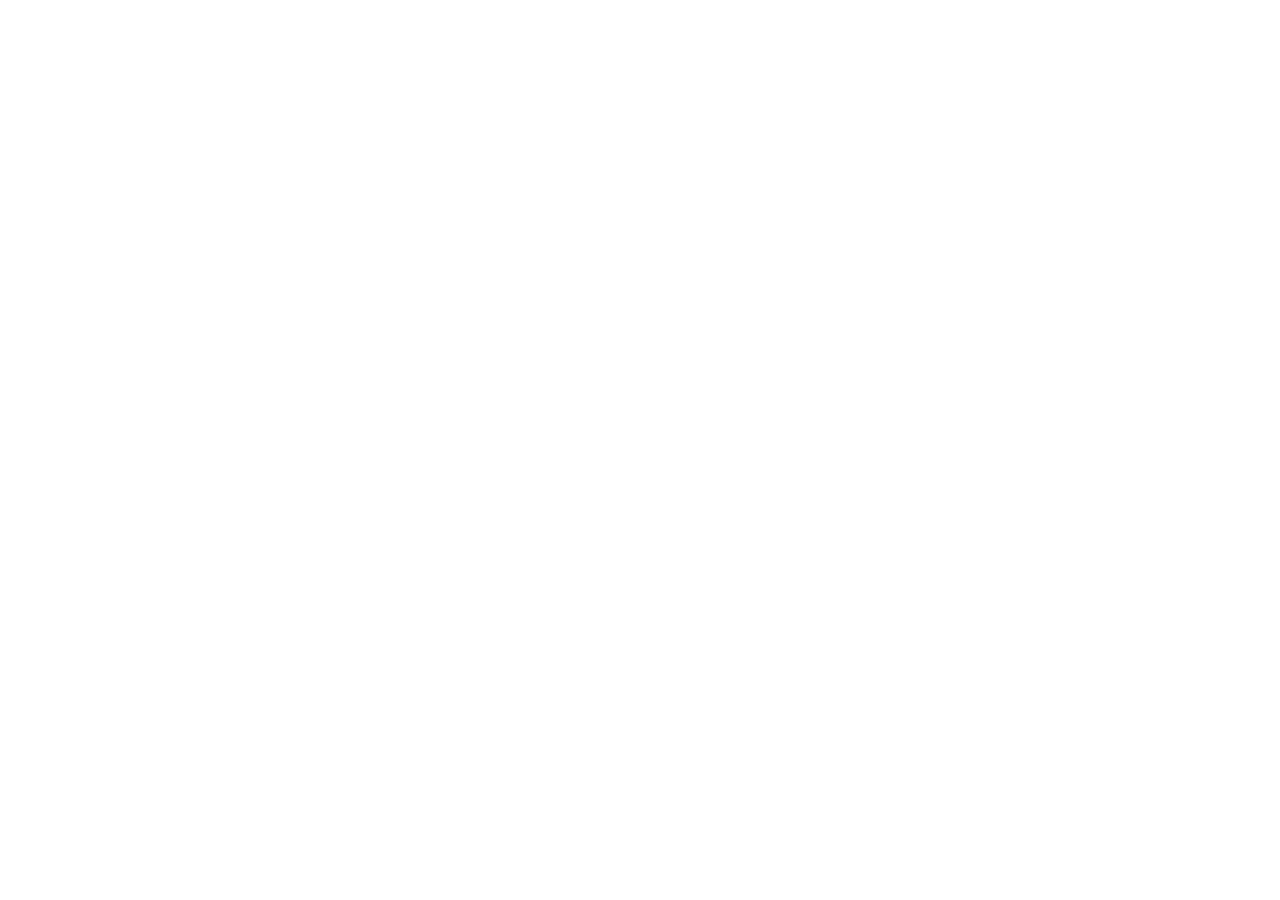
==== commit 26968997: "update 200.html" ====
--- a/200.html
+++ b/200.html
@@ -1,256 +1,83 @@
-<!doctype html>
-<html lang="el"><head>
-<meta charset="utf-8"><meta name="viewport" content="width=device-width, initial-scale=1">
-<title>ΠΕΤΡΟΜΥΛΟΣ - Αρτοποιείο — Φούρνος στο Νέα Ιωνία</title>
-<meta name="description" content="ΠΕΤΡΟΜΥΛΟΣ, Αρτοποιείο — Φούρνος - Μυκάλης 15, Νέα Ιωνία. Τηλέφωνο 210 440 3164.">
-<meta name="theme-color" content="#2a1e14">
-<meta property="og:title" content="ΠΕΤΡΟΜΥΛΟΣ - Αρτοποιείο — Φούρνος">
-<meta property="og:description" content="Μυκάλης 15, Νέα Ιωνία">
-<meta property="og:type" content="website">
-<link rel="preconnect" href="https://fonts.googleapis.com"><link rel="preconnect" href="https://fonts.gstatic.com" crossorigin>
-<link href="https://fonts.googleapis.com/css2?family=Fraunces:ital,wght@0,400;0,600;1,400&family=Inter:wght@300;400;500;600&display=swap" rel="stylesheet">
-<link rel="icon" href="data:image/svg+xml,<svg xmlns='http://www.w3.org/2000/svg' viewBox='0 0 64 64'><rect width='64' height='64' rx='14' fill='%23c98a4b'/><text x='32' y='44' font-size='30' text-anchor='middle' fill='%23faf6ef' font-family='serif'>Π</text></svg>">
-<script type="application/ld+json">{"@context":"https://schema.org","@type":"Bakery","name":"ΠΕΤΡΟΜΥΛΟΣ","address":{"@type":"PostalAddress","streetAddress":"Μυκάλης 15, Νέα Ιωνία","addressLocality":"Νέα Ιωνία","addressCountry":"GR"}","telephone":"210 440 3164","url":""}</script>
-<style>
-:root{--ink:#2a1e14;--paper:#faf6ef;--accent:#c98a4b;--accent2:#a06b2f;--soft:#f3ead9;--line:color-mix(in srgb,var(--ink) 14%,transparent);--r:18px}
-*{box-sizing:border-box}html{scroll-behavior:smooth}
-body{margin:0;background:var(--paper);color:var(--ink);font-family:'Inter', system-ui, sans-serif;line-height:1.7;-webkit-font-smoothing:antialiased;overflow-x:hidden}
-img{display:block;max-width:100%}
-.wrap{width:min(1180px,90vw);margin:0 auto}
-h1,h2,h3,h4{font-family:'Fraunces', Georgia, serif;line-height:1.06;letter-spacing:-.02em;margin:0}
-h1{font-size:clamp(2.6rem,6.6vw,5.4rem);font-weight:400}
-h2{font-size:clamp(1.9rem,4vw,3.1rem);font-weight:400}
-h3{font-size:1.12rem;letter-spacing:0}
-p{margin:0}
-.kicker{font-size:.72rem;letter-spacing:.22em;text-transform:uppercase;color:var(--accent);font-weight:600}
-header{position:fixed;inset:0 0 auto;z-index:60;background:var(--paper);border-bottom:1px solid transparent;box-shadow:0 1px 0 color-mix(in srgb,var(--ink) 8%,transparent)}
-.nav{display:flex;align-items:center;justify-content:space-between;gap:16px;padding:14px 0}
-.wordmark{display:flex;align-items:center;gap:10px;font-family:'Fraunces', Georgia, serif;font-size:1.15rem;text-decoration:none}
-.wm{width:38px;height:38px;border-radius:10px;background:var(--accent);color:var(--paper);display:grid;place-items:center;font-size:1.05rem}
-.nav-links{display:flex;gap:22px;font-size:.9rem}
-.nav-links a{text-decoration:none;color:color-mix(in srgb,var(--ink) 76%,transparent)}
-.tel{display:inline-flex;align-items:center;gap:8px;background:var(--ink);color:var(--paper);text-decoration:none;padding:11px 18px;border-radius:999px;font-size:.9rem;font-weight:500}
-@media(max-width:820px){.nav-links{display:none}}
-.hero{position:relative;height:86vh;min-height:560px;display:grid;align-items:end;overflow:hidden;color:var(--paper)}
-.slide{position:absolute;inset:0;opacity:0;transform:scale(1.04);transition:opacity 1.1s ease,transform 7s linear}
-.slide.on{opacity:1;transform:scale(1)}
-.slide img{width:100%;height:100%;object-fit:cover;filter:saturate(.75) contrast(1.02)}
-.scrim{position:absolute;inset:0;background:linear-gradient(90deg,color-mix(in srgb,var(--ink) 92%,transparent) 0%,color-mix(in srgb,var(--ink) 62%,transparent) 46%,color-mix(in srgb,var(--ink) 12%,transparent) 100%),linear-gradient(0deg,var(--ink) 0%,transparent 42%)}
-.hero-in{position:relative;z-index:2;padding-bottom:56px;width:100%}
-.hero h1{max-width:15ch;margin:14px 0 18px}
-.hero .lead{max-width:46ch;color:color-mix(in srgb,var(--paper) 82%,transparent);font-size:1.02rem}
-.hero-cta{display:flex;gap:12px;flex-wrap:wrap;margin-top:26px}
-.btn{display:inline-flex;align-items:center;gap:10px;padding:14px 22px;border-radius:999px;text-decoration:none;font-weight:600;font-size:.95rem;border:1px solid transparent;transition:.25s}
-.btn.solid{background:var(--accent);color:var(--paper)}
-.btn.line{border-color:color-mix(in srgb,var(--paper) 40%,transparent);color:var(--paper)}
-.btn:hover{transform:translateY(-3px)}
-.dots{position:absolute;right:max(5vw,24px);bottom:26px;display:flex;gap:8px;z-index:3}
-.dots button{width:38px;height:2px;background:rgba(255,255,255,.30);border:0;padding:0;cursor:pointer}
-.dots button.on{background:#fff}
-.marquee{border-block:1px solid var(--line);overflow:hidden;background:var(--soft)}
-.marquee-track{display:flex;gap:28px;width:max-content;padding:14px 0;animation:mq 26s linear infinite;font-family:'Fraunces', Georgia, serif;font-size:1rem;color:color-mix(in srgb,var(--ink) 88%,transparent)}
-.marquee-track i{color:var(--accent);font-style:normal}
-@keyframes mq{to{transform:translateX(-50%)}}
-@media(prefers-reduced-motion:reduce){.marquee-track{animation:none}}
-section{padding:88px 0}
-.reveal{opacity:0;transform:translateY(24px);transition:opacity .7s ease,transform .7s ease}
-.reveal.in{opacity:1;transform:none}
-.about{display:grid;grid-template-columns:1.05fr .95fr;gap:56px;align-items:center}
-@media(max-width:900px){.about{grid-template-columns:1fr;gap:32px}}
-.about-media{position:relative;aspect-ratio:4/3;border-radius:var(--r);overflow:hidden}
-.about-media img{position:absolute;inset:0;width:100%;height:100%;object-fit:cover;opacity:0;transition:opacity 1.2s ease}
-.about-media img.on{opacity:1}
-.svc-grid{display:grid;grid-template-columns:repeat(3,1fr);gap:1px;background:var(--line);border:1px solid var(--line);border-radius:var(--r);overflow:hidden;margin-top:40px}
-@media(max-width:900px){.svc-grid{grid-template-columns:1fr 1fr}}
-@media(max-width:560px){.svc-grid{grid-template-columns:1fr}}
-.svc{background:var(--paper);padding:30px 26px}
-.svc-n{font-size:.72rem;color:var(--accent);letter-spacing:.16em}
-.svc h3{margin:12px 0 8px}.svc p{color:color-mix(in srgb,var(--ink) 66%,transparent);font-size:.94rem}
-.dark{background:var(--ink);color:var(--paper);position:relative;overflow:hidden}
-.dark::before{content:'';position:absolute;inset:0;background:radial-gradient(120% 90% at 12% 0%,color-mix(in srgb,var(--accent) 26%,transparent),transparent 60%)}
-.dark .wrap{position:relative}
-.steps{display:grid;grid-template-columns:repeat(4,1fr);gap:1px;background:color-mix(in srgb,var(--paper) 16%,transparent);margin-top:40px}
-@media(max-width:900px){.steps{grid-template-columns:1fr 1fr}}
-.step{background:var(--ink);padding:26px 22px}
-.step-n{color:var(--accent);font-size:.8rem}
-.step h3{color:var(--paper);margin:10px 0 6px}
-.step p{color:color-mix(in srgb,var(--paper) 66%,transparent);font-size:.9rem}
-.tl-grid{display:grid;grid-template-columns:repeat(4,1fr);gap:1px;background:color-mix(in srgb,var(--paper) 18%,transparent);margin-top:38px}
-@media(max-width:900px){.tl-grid{grid-template-columns:1fr 1fr}}
-.tl{background:var(--ink);padding:24px 20px;position:relative;overflow:hidden}
-.tl::after{content:'';position:absolute;left:0;bottom:0;height:2px;width:0;background:var(--accent);transition:width .5s}
-.tl:hover::after{width:100%}
-.tl-top{display:flex;justify-content:space-between;align-items:baseline}
-.tl-h{font-family:'Fraunces', Georgia, serif;font-size:1.6rem;color:var(--accent)}
-.tl-n{font-size:.7rem;color:color-mix(in srgb,var(--paper) 45%,transparent)}
-.tl h4{color:var(--paper);margin:8px 0 6px;font-size:1rem}
-.tl p{color:color-mix(in srgb,var(--paper) 62%,transparent);font-size:.86rem}
-.stats{display:grid;grid-template-columns:repeat(3,1fr);gap:20px;margin-top:34px}
-.stat{border-top:1px solid var(--line);padding-top:16px}
-.stat b{display:block;font-family:'Fraunces', Georgia, serif;font-size:2.4rem;line-height:1}
-.stat span{font-size:.82rem;color:color-mix(in srgb,var(--ink) 60%,transparent)}
-.gallery{display:grid;grid-template-columns:repeat(4,1fr);gap:10px;margin-top:36px}
-.g1{grid-column:span 2;grid-row:span 2}.g4{grid-column:span 2}
-@media(max-width:900px){.gallery{grid-template-columns:repeat(2,1fr)}.g1,.g4{grid-column:span 2;grid-row:auto}}
-.g-item{position:relative;overflow:hidden;border:0;padding:0;background:var(--soft);cursor:zoom-in;border-radius:calc(var(--r) / 2);aspect-ratio:4/3}
-.g1 .g-item,.g1{aspect-ratio:auto}
-.g-item img{width:100%;height:100%;object-fit:cover;transition:transform .6s,filter .6s;filter:saturate(.8)}
-.g-item:hover img{transform:scale(1.05);filter:saturate(1)}
-.quotes{display:grid;grid-template-columns:repeat(3,1fr);gap:18px;margin-top:34px}
-@media(max-width:900px){.quotes{display:flex;overflow-x:auto;scroll-snap-type:x mandatory;gap:14px;scrollbar-width:none}.quotes::-webkit-scrollbar{display:none}.quotes .quote{flex:0 0 88%;scroll-snap-align:center}}
-.quote{margin:0;background:var(--soft);border:1px solid var(--line);border-radius:var(--r);padding:26px}
-.quote blockquote{margin:0;font-family:'Fraunces', Georgia, serif;font-size:1.12rem;line-height:1.45}
-.quote figcaption{margin-top:14px;font-size:.82rem;color:color-mix(in srgb,var(--ink) 58%,transparent)}
-.demo-note{font-size:.75rem;color:color-mix(in srgb,var(--ink) 55%,transparent);margin-top:14px}
-.faq{max-width:760px;margin-top:30px}
-details{border-bottom:1px solid var(--line);padding:16px 0}
-summary{cursor:pointer;font-weight:600;list-style:none;display:flex;justify-content:space-between;gap:12px}
-summary::after{content:'+';color:var(--accent)}
-details[open] summary::after{content:'-'}
-details p{margin-top:10px;color:color-mix(in srgb,var(--ink) 70%,transparent);font-size:.95rem}
-.contact{background:var(--ink);color:var(--paper)}
-.cgrid{display:grid;grid-template-columns:1fr 1fr;gap:36px;margin-top:32px}
-@media(max-width:900px){.cgrid{grid-template-columns:1fr}}
-form{display:grid;gap:12px}
-label{font-size:.82rem;color:color-mix(in srgb,var(--paper) 75%,transparent)}
-input,textarea{width:100%;padding:13px;border-radius:10px;border:1px solid color-mix(in srgb,var(--paper) 26%,transparent);background:color-mix(in srgb,var(--paper) 6%,transparent);color:var(--paper);font:inherit}
-button.send{padding:14px;border-radius:10px;border:0;background:var(--accent);color:var(--paper);font-weight:700;font:inherit;cursor:pointer}
-.map{border-radius:var(--r);overflow:hidden;border:1px solid color-mix(in srgb,var(--paper) 18%,transparent);min-height:320px}
-.map iframe{width:100%;height:100%;min-height:320px;border:0;filter:grayscale(.35) contrast(1.05)}
-footer{padding:40px 0;border-top:1px solid var(--line);font-size:.84rem;color:color-mix(in srgb,var(--ink) 62%,transparent)}
-.frow{display:flex;justify-content:space-between;gap:14px;flex-wrap:wrap}
-.callbar{position:fixed;bottom:0;left:0;right:0;z-index:70;display:none;background:var(--accent);color:var(--paper);text-align:center;padding:14px;text-decoration:none;font-weight:600}
-@media(max-width:820px){.callbar{display:block}body{padding-bottom:52px}}
-.lb{position:fixed;inset:0;background:color-mix(in srgb,var(--ink) 92%,transparent);display:none;place-items:center;z-index:90;padding:24px}
-.lb.on{display:grid}
-.lb img{max-height:86vh;max-width:92vw;border-radius:8px}
-.lb button{position:absolute;top:18px;right:22px;background:none;border:0;color:var(--paper);font-size:2rem;cursor:pointer}
-
-/* refinement */
-body::after{content:'';position:fixed;inset:0;pointer-events:none;z-index:1;opacity:.03;background-image:url("data:image/svg+xml;utf8,<svg xmlns='http://www.w3.org/2000/svg' width='140' height='140'><filter id='n'><feTurbulence type='fractalNoise' baseFrequency='.85' numOctaves='3'/></filter><rect width='140' height='140' filter='url(%23n)' opacity='.55'/></svg>")}
-.wordmark{font-size:.84rem;letter-spacing:.2em;text-transform:uppercase;font-weight:500}
-.wm{background:transparent;border:1px solid color-mix(in srgb,var(--accent) 70%,transparent);color:var(--accent);font-size:.92rem;border-radius:2px}
-h1{line-height:.98}
-.kicker{display:inline-flex;align-items:center;gap:12px}
-.kicker::before{content:'';width:26px;height:1px;background:var(--accent);display:inline-block}
-.marquee-track{font-size:.7rem;letter-spacing:.18em;opacity:.58;padding:8px 0}
-.svc,.step,.tl,.quote{transition:background .35s ease,transform .35s ease,box-shadow .35s ease}
-.svc:hover{background:color-mix(in srgb,var(--soft) 70%,var(--paper));transform:translateY(-2px)}
-.quote{position:relative;overflow:hidden}
-.quote::before{content:'"';position:absolute;top:-6px;left:16px;font-family:'Fraunces', Georgia, serif;font-size:4.4rem;line-height:1;color:var(--accent);opacity:.22}
-.quote blockquote{position:relative;padding-top:26px}
-.g-item::after{content:'';position:absolute;inset:0;background:linear-gradient(0deg,rgba(0,0,0,.30),transparent 58%);opacity:0;transition:opacity .4s}
-.g-item:hover::after{opacity:1}
-:focus-visible{outline:2px solid var(--accent);outline-offset:3px;border-radius:2px}
-.hero h1{text-shadow:0 2px 30px rgba(0,0,0,.25)}
-</style></head>
-<body>
-<header><div class="wrap nav">
-  <a class="wordmark" href="#top"><span class="wm">Π</span>ΠΕΤΡΟΜΥΛΟΣ</a>
-  <nav class="nav-links"><a href="#ypiresies">Υπηρεσίες</a><a href="#proseggisi">Προσέγγιση</a><a href="#gallery">Χώρος</a><a href="#faq">Συχνές ερωτήσεις</a><a href="#epikoinonia">Επικοινωνία</a></nav>
-  <a class="tel" href="tel:2104403164">210 440 3164</a>
-</div></header>
-
-<div class="hero" id="top">
-  <div class="slide on"><img src="img/food-1.jpg" alt="ΠΕΤΡΟΜΥΛΟΣ" ><div class="scrim"></div></div><div class="slide "><img src="img/food-2.jpg" alt="ΠΕΤΡΟΜΥΛΟΣ" loading="lazy"><div class="scrim"></div></div><div class="slide "><img src="img/food-3.jpg" alt="ΠΕΤΡΟΜΥΛΟΣ" loading="lazy"><div class="scrim"></div></div>
-  <div class="hero-in"><div class="wrap">
-    <span class="kicker">Αρτοποιείο — Φούρνος · Γαλάτσι</span>
-    <h1>Παραδοσιακός<br>φούρνος<br>στη Νέα Ιωνία</h1>
-    <p class="lead">Φρέσκο ψωμί, κουλούρια και σφολιατοειδή με αγνά υλικά. Καθημερινά 6:00–21:00.</p>
-    <div class="hero-cta"><a class="btn solid" href="tel:2104403164">Καλέστε τώρα</a><a class="btn line" href="#epikoinonia">Ζητήστε ραντεβού</a></div>
-  </div></div>
-  <div class="dots"><button class="on" aria-label="Διαφάνεια 1"></button><button class="" aria-label="Διαφάνεια 2"></button><button class="" aria-label="Διαφάνεια 3"></button></div>
-</div>
-
-<div class="marquee"><div class="marquee-track"><span>Ψωμί ημέρας <i>◆</i> Κουλούρια <i>◆</i> Κρουασάν <i>◆</i> Χειροποίητο ψωμί <i>◆</i> Καφές <i>◆</i> Σφολιατοειδή</span><span>Ψωμί ημέρας <i>◆</i> Κουλούρια <i>◆</i> Κρουασάν <i>◆</i> Χειροποίητο ψωμί <i>◆</i> Καφές <i>◆</i> Σφολιατοειδή</span></div></div>
-
-<section class="about-wrap"><div class="wrap about reveal">
-  <div><span class="kicker">Σχετικά</span><h2 style="margin:14px 0 18px">Ο φούρνος</h2>
-  <p style="color:color-mix(in srgb,var(--ink) 72%,transparent)">Ο Πετρόμυλος είναι ένας παραδοσιακός φούρνος με αγνά υλικά. Κάθε πρωί ζυμώνουμε και ψήνουμε φρέσκο ψωμί, κουλούρια και αρτοσκευάσματα, για τη σωστή καλημέρα της γειτονιάς.</p>
-  <div class="stats"><div class="stat"><b>6</b><span>Υπηρεσίες</span></div><div class="stat"><b>4</b><span>Βήματα</span></div><div class="stat"><b>5.0</b><span>Βαθμολογία</span></div></div></div>
-  <div class="about-media" id="aboutMedia"><img src="img/food-4.jpg" alt="" class="on" loading="eager"><img src="img/food-5.jpg" alt="" class="" loading="lazy"><img src="img/food-6.jpg" alt="" class="" loading="lazy"></div>
-</div></section>
-
-<section id="ypiresies"><div class="wrap reveal"><span class="kicker">Υπηρεσίες</span><h2 style="margin-top:12px">Τι προσφέρουμε</h2>
-<div class="svc-grid"><article class="svc"><span class="svc-n">01</span><h3>Ψωμί ημέρας</h3><p>Φρέσκο κάθε πρωί, ζυμωτό στο χέρι.</p></article><article class="svc"><span class="svc-n">02</span><h3>Χειροποίητο ψωμί</h3><p>Χωριάτικο και ολικής αλέσεως.</p></article><article class="svc"><span class="svc-n">03</span><h3>Κουλούρια</h3><p>Παραδοσιακά, με σουσάμι.</p></article><article class="svc"><span class="svc-n">04</span><h3>Κρουασάν &amp; Σφολιατοειδή</h3><p>Βουτυρένια, γεμιστά.</p></article><article class="svc"><span class="svc-n">05</span><h3>Καφές</h3><p>Ζεστός, για τη σωστή καλημέρα.</p></article><article class="svc"><span class="svc-n">06</span><h3>Πίτες &amp; Αλμυρά</h3><p>Τυρόπιτα, σπανακόπιτα και άλλα.</p></article></div></div></section>
-
-<section class="dark" id="proseggisi"><div class="wrap reveal"><span class="kicker">Προσέγγιση</span><h2 style="color:var(--paper);margin-top:12px">Πώς δουλεύουμε</h2>
-<div class="steps"><div class="step"><span class="step-n">01</span><h3>Παραγγελία</h3><p>Στο κατάστημα ή τηλεφωνικά.</p></div><div class="step"><span class="step-n">02</span><h3>Επιλογή</h3><p>Φρέσκα προϊόντα από τη βιτρίνα.</p></div><div class="step"><span class="step-n">03</span><h3>Παραλαβή</h3><p>Ζεστά, έτοιμα για το σπίτι.</p></div><div class="step"><span class="step-n">04</span><h3>Απόλαυση</h3><p>Με τον καφέ της παρέας.</p></div></div></div></section>
-
-<section class="dark" style="padding-top:0"><div class="wrap reveal"><span class="kicker">Η μέρα</span><h2 style="color:var(--paper);margin-top:12px">Ώρες ψησίματος</h2>
-<div class="tl-grid"><div class="tl"><div class="tl-top"><span class="tl-h">4:00</span><span class="tl-n">01</span></div><h4>Ζύμωμα</h4><p>Η ζύμη ξεκινά τη νύχτα.</p></div><div class="tl"><div class="tl-top"><span class="tl-h">5:30</span><span class="tl-n">02</span></div><h4>Ψήσιμο</h4><p>Ο φούρνος ανάβει.</p></div><div class="tl"><div class="tl-top"><span class="tl-h">6:00</span><span class="tl-n">03</span></div><h4>Φρεσκάδα</h4><p>Ζεστό ψωμί στο ράφι.</p></div><div class="tl"><div class="tl-top"><span class="tl-h">21:00</span><span class="tl-n">04</span></div><h4>Κλείσιμο</h4><p>Τελευταία φουρνιά.</p></div></div></div></section>
-
-<section id="gallery"><div class="wrap reveal"><span class="kicker">Ο χώρος</span><h2 style="margin-top:12px">Μια ματιά</h2>
-<div class="gallery"><button class="g-item g1" data-src="img/food-1.jpg" aria-label="Φωτογραφία 1"><img src="img/food-1.jpg" alt="ΠΕΤΡΟΜΥΛΟΣ - φωτογραφία 1" loading="eager"></button><button class="g-item g2" data-src="img/food-2.jpg" aria-label="Φωτογραφία 2"><img src="img/food-2.jpg" alt="ΠΕΤΡΟΜΥΛΟΣ - φωτογραφία 2" loading="eager"></button><button class="g-item g3" data-src="img/food-3.jpg" aria-label="Φωτογραφία 3"><img src="img/food-3.jpg" alt="ΠΕΤΡΟΜΥΛΟΣ - φωτογραφία 3" loading="eager"></button><button class="g-item g4" data-src="img/food-4.jpg" aria-label="Φωτογραφία 4"><img src="img/food-4.jpg" alt="ΠΕΤΡΟΜΥΛΟΣ - φωτογραφία 4" loading="lazy"></button><button class="g-item g5" data-src="img/food-5.jpg" aria-label="Φωτογραφία 5"><img src="img/food-5.jpg" alt="ΠΕΤΡΟΜΥΛΟΣ - φωτογραφία 5" loading="lazy"></button><button class="g-item g1" data-src="img/food-6.jpg" aria-label="Φωτογραφία 6"><img src="img/food-6.jpg" alt="ΠΕΤΡΟΜΥΛΟΣ - φωτογραφία 6" loading="lazy"></button><button class="g-item g2" data-src="img/food-7.jpg" aria-label="Φωτογραφία 7"><img src="img/food-7.jpg" alt="ΠΕΤΡΟΜΥΛΟΣ - φωτογραφία 7" loading="lazy"></button><button class="g-item g3" data-src="img/food-8.jpg" aria-label="Φωτογραφία 8"><img src="img/food-8.jpg" alt="ΠΕΤΡΟΜΥΛΟΣ - φωτογραφία 8" loading="lazy"></button></div></div></section>
-
-<section style="background:var(--soft)"><div class="wrap reveal"><span class="kicker">Εντυπώσεις</span><h2 style="margin-top:12px">Τι λένε</h2>
-<div class="quotes"><figure class="quote"><blockquote>"Το πιο φρέσκο ψωμί της γειτονιάς — ζεστό ακόμα όταν το παίρνεις."</blockquote><figcaption>Κώστας Δ.</figcaption></figure><figure class="quote"><blockquote>"Τα κουλούρια τους είναι άπαιχτα, με πολύ σουσάμι."</blockquote><figcaption>Μαρία Λ.</figcaption></figure><figure class="quote"><blockquote>"Φιλικοί άνθρωποι και πάντα φρέσκα προϊόντα."</blockquote><figcaption>Γιώργος Π.</figcaption></figure></div><p class="demo-note">Ενδεικτικό περιεχόμενο - αντικαθίσταται με πραγματικές κριτικές.</p></div></section>
-
-<section id="faq"><div class="wrap reveal"><span class="kicker">Συχνές ερωτήσεις</span><h2 style="margin-top:12px">Πριν το ραντεβού</h2><div class="faq"><details open><summary>Ποιο είναι το ωράριο;</summary><p>Δευτέρα–Σάββατο 6:00–21:00 και Κυριακή 6:00–14:00.</p></details><details ><summary>Έχετε χειροποίητο ψωμί;</summary><p>Ναι — χωριάτικο και ολικής αλέσεως, ζυμωτό στο χέρι.</p></details><details ><summary>Πού βρίσκεστε;</summary><p>Μυκάλης 15, Νέα Ιωνία 142 32.</p></details><details ><summary>Κάνετε delivery;</summary><p>Ναι — μέσω food.gr, e-food και BOX.</p></details></div></div></section>
-
-<section class="contact" id="epikoinonia"><div class="wrap reveal"><span class="kicker">Επικοινωνία</span><h2 style="color:var(--paper);margin-top:12px">Επικοινωνία</h2>
-<div class="cgrid"><div>
-  <p style="color:color-mix(in srgb,var(--paper) 78%,transparent)">Μυκάλης 15, Νέα Ιωνία<br>Τηλ. 210 440 3164</p>
-  <div class="map" style="margin-top:22px"><iframe src="https://www.google.com/maps?q=%CE%9C%CF%85%CE%BA%CE%AC%CE%BB%CE%B7%CF%82%2015%2C%20%CE%9D%CE%AD%CE%B1%20%CE%99%CF%89%CE%BD%CE%AF%CE%B1%2C%20%CE%93%CE%B1%CE%BB%CE%AC%CF%84%CF%83%CE%B9&output=embed" loading="lazy" title="Χάρτης"></iframe></div>
-</div>
-<form id="f" novalidate>
-  <div><label for="n">Ονοματεπώνυμο</label><input id="n" name="name" required autocomplete="name"></div>
-  <div><label for="p">Τηλέφωνο</label><input id="p" name="phone" required inputmode="tel" autocomplete="tel"></div>
-  <div><label for="m">Μήνυμα</label><textarea id="m" name="message" rows="4" placeholder="Τι σας εξυπηρετεί; (προαιρετικό)"></textarea></div>
-  <input type="text" name="_honey" tabindex="-1" autocomplete="off" style="position:absolute;left:-9999px">
-  <button class="send" type="submit">Αποστολή αιτήματος</button>
-  <p id="st" style="font-size:.82rem;color:color-mix(in srgb,var(--paper) 65%,transparent)" role="status"></p>
-</form></div></div></section>
-
-<footer><div class="wrap frow">
-  <span>© <span id="y"></span> ΠΕΤΡΟΜΥΛΟΣ · Αρτοποιείο — Φούρνος</span>
-  <span><a href="credits.html" style="text-decoration:none">Πηγές φωτογραφιών</a> · Demo - AION Web Solutions</span>
-</div></footer>
-<a class="callbar" href="tel:2104403164">Καλέστε 210 440 3164</a>
-<div class="lb" id="lb"><button aria-label="Κλείσιμο">×</button><img alt=""></div>
-<script>
-(function(){
-  var d=document; d.getElementById('y').textContent=new Date().getFullYear();
-  var slides=[].slice.call(d.querySelectorAll('.slide')), dots=[].slice.call(d.querySelectorAll('.dots button')), i=0, t;
-  function go(n){slides[i].classList.remove('on');dots[i].classList.remove('on');i=n;slides[i].classList.add('on');dots[i].classList.add('on');}
-  function loop(){t=setInterval(function(){go((i+1)%slides.length)},6000)}
-  dots.forEach(function(b,k){b.addEventListener('click',function(){clearInterval(t);go(k);loop()})});
-  var hero=d.querySelector('.hero');
-  hero.addEventListener('mouseenter',function(){clearInterval(t)});
-  hero.addEventListener('mouseleave',loop);
-  if(slides.length>1) loop();
-  // parallax (ήπιο 0.12x, hero)
-  if(!matchMedia('(prefers-reduced-motion: reduce)').matches){var px=function(){var y=window.scrollY;if(y<window.innerHeight){[].slice.call(d.querySelectorAll('.slide img')).forEach(function(im){im.style.transform='translateY('+(y*0.12)+'px) scale(1.02)'})}};window.addEventListener('scroll',px,{passive:true});}
-  var about=[].slice.call(d.querySelectorAll('#aboutMedia img')), ai=0;
-  if(about.length>1) setInterval(function(){about[ai].classList.remove('on');ai=(ai+1)%about.length;about[ai].classList.add('on')},4000);
-  var io=new IntersectionObserver(function(es){es.forEach(function(e){if(e.isIntersecting){e.target.classList.add('in');io.unobserve(e.target)}})},{rootMargin:'0px 0px -8% 0px',threshold:0.08});
-  [].slice.call(d.querySelectorAll('.reveal')).forEach(function(el){io.observe(el)});
-  var lb=d.getElementById('lb'), lbImg=lb.querySelector('img');
-  d.querySelectorAll('.g-item').forEach(function(b){b.addEventListener('click',function(){lbImg.src=b.dataset.src;lb.classList.add('on')})});
-  lb.addEventListener('click',function(e){if(e.target!==lbImg)lb.classList.remove('on')});
-  d.addEventListener('keydown',function(e){if(e.key==='Escape')lb.classList.remove('on')});
-  d.querySelectorAll('details').forEach(function(x){x.addEventListener('toggle',function(){if(x.open)d.querySelectorAll('details').forEach(function(o){if(o!==x)o.open=false})})});
-  // testimonials carousel (mobile, autoplay 5s)
-  var qq=d.querySelector('.quotes');
-  if(qq && matchMedia('(max-width:900px)').matches && !matchMedia('(prefers-reduced-motion: reduce)').matches){
-    var qi=0, qs=qq.children, qt;
-    function qgo(n){qi=(n+qs.length)%qs.length;qq.scrollTo({left:qs[qi].offsetLeft-qq.offsetLeft,behavior:'smooth'})}
-    function qloop(){qt=setInterval(function(){qgo(qi+1)},5000)}
-    qloop();
-    qq.addEventListener('mouseenter',function(){clearInterval(qt)});
-    qq.addEventListener('mouseleave',qloop);
-  }
-  var f=d.getElementById('f'), st=d.getElementById('st');
-  f.addEventListener('submit',async function(e){e.preventDefault();st.textContent='';
-    var n=f.name.value.trim(),p=f.phone.value.trim(),m=f.message.value.trim();
-    if(f._honey.value)return;
-    if(n.length<2){st.textContent='Συμπληρώστε το όνομά σας.';return}
-    if(!/^[0-9+()\s-]{8,}$/.test(p)){st.textContent='Συμπληρώστε έγκυρο τηλέφωνο.';return}
-    st.textContent='Αποστολή...';
-    try{var r=await fetch('https://formsubmit.co/ajax/info@aionweb.gr',{method:'POST',headers:{'Content-Type':'application/json','Accept':'application/json'},body:JSON.stringify({_subject:'Νέο αίτημα - ΠΕΤΡΟΜΥΛΟΣ (demo)',name:n,phone:p,message:m,_template:'table'})});
-      if(!r.ok)throw 0;st.textContent='Το αίτημα στάλθηκε. Θα επικοινωνήσουμε.';f.reset();
-    }catch(x){st.textContent='Δεν ολοκληρώθηκε. Καλέστε τηλεφωνικά.'}
-  });
-})();
-</script>
-</body></html>+<!DOCTYPE html>
+<html lang="el">
+ <head>
+ <meta charset="UTF-8" />
+ <meta name="viewport" content="width=device-width, initial-scale=1.0" />
+ <title>ΠΕΤΡΟΜΥΛΟΣ, Ψωμί, Κουλούρι &amp; Καφές στη Μυκάλης 15, Νέα Ιωνία</title>
+ <meta
+ name="description"
+ content="Ο φούρνος της γειτονιάς στη Νέα Ιωνία. Φρεσκοψημένο ψωμί και κουλούρι από τις 06:00, σφολιατοειδή και καφές στο ίδιο μαγαζί. Μυκάλης 15, τηλ. 210 440 3164."
+ />
+ <link rel="canonical" href="https://panosgr1983.github.io/aion-petromilos-demo/" />
+ <meta name="theme-color" content="#1A110B" />
+ <link rel="icon" type="image/svg+xml" href="./favicon.svg" />
+ <meta property="og:locale" content="el_GR" />
+ <meta property="og:site_name" content="ΠΕΤΡΟΜΥΛΟΣ" />
+ <meta property="og:title" content="ΠΕΤΡΟΜΥΛΟΣ, Νέα Ιωνία" />
+ <meta
+ property="og:description"
+ content="Ψωμί, κουλούρι, σφολιατοειδή και καφές στη Μυκάλης 15. Από τις 6:00 το πρωί."
+ />
+ <meta property="og:type" content="website" />
+ <meta property="og:url" content="https://panosgr1983.github.io/aion-petromilos-demo/" />
+ <meta property="og:image" content="https://panosgr1983.github.io/aion-petromilos-demo/images/hero-bread.jpg" />
+ <meta property="og:image:alt" content="Φρεσκοψημένο ψωμί στη βιτρίνα του Πετρόμυλου" />
+ <meta name="twitter:card" content="summary_large_image" />
+ <meta name="twitter:title" content="ΠΕΤΡΟΜΥΛΟΣ, Νέα Ιωνία" />
+ <meta
+ name="twitter:description"
+ content="Ψωμί, κουλούρι, σφολιατοειδή και καφές στη Μυκάλης 15. Από τις 6:00 το πρωί."
+ />
+ <meta name="twitter:image" content="https://panosgr1983.github.io/aion-petromilos-demo/images/hero-bread.jpg" />
+ <link rel="preconnect" href="https://fonts.googleapis.com" />
+ <link rel="preconnect" href="https://fonts.gstatic.com" crossorigin />
+ <link
+ href="https://fonts.googleapis.com/css2?family=Anton&family=Instrument+Serif:ital@0;1&family=Manrope:wght@300;400;500;600;700&display=swap"
+ rel="stylesheet"
+ />
+ <script type="application/ld+json">
+ {
+ "@context": "https://schema.org",
+ "@type": "Bakery",
+ "name": "ΠΕΤΡΟΜΥΛΟΣ",
+ "address": {
+ "@type": "PostalAddress",
+ "streetAddress": "Μυκάλης 15",
+ "addressLocality": "Νέα Ιωνία",
+ "postalCode": "142 32",
+ "addressCountry": "GR"
+ },
+ "telephone": "+302104403164",
+ "servesCuisine": "Αρτοποιείο, Σφολιατοειδή, Καφές",
+ "priceRange": "€",
+ "openingHoursSpecification": [
+ {
+ "@type": "OpeningHoursSpecification",
+ "dayOfWeek": [
+ "Monday",
+ "Tuesday",
+ "Wednesday",
+ "Thursday",
+ "Friday",
+ "Saturday"
+ ],
+ "opens": "06:00",
+ "closes": "21:00"
+ },
+ {
+ "@type": "OpeningHoursSpecification",
+ "dayOfWeek": "Sunday",
+ "opens": "06:00",
+ "closes": "14:00"
+ }
+ ],
+ "sameAs": ["https://www.instagram.com/petromilos.bakery/"]
+ }
+ </script>
+   <script type="module" crossorigin src="./assets/index-blaLf0m0.js"></script>
+   <link rel="stylesheet" crossorigin href="./assets/index-BDoXuDXG.css">
+ </head>
+ <body>
+ <div id="root"></div>
+ </body>
+</html>
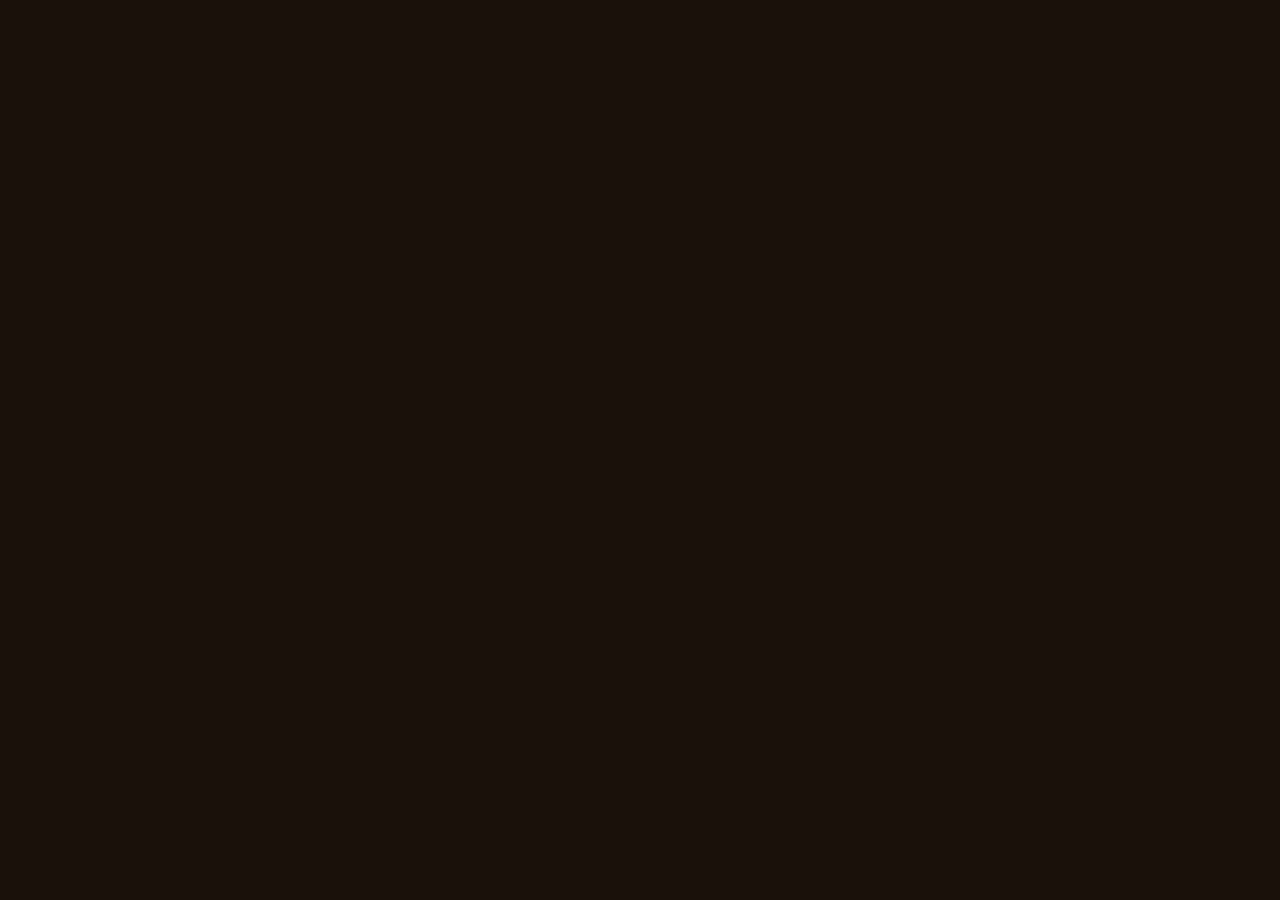
==== commit 997e21b4: "update 200.html" ====
--- a/200.html
+++ b/200.html
@@ -74,8 +74,8 @@
  "sameAs": ["https://www.instagram.com/petromilos.bakery/"]
  }
  </script>
-   <script type="module" crossorigin src="./assets/index-blaLf0m0.js"></script>
-   <link rel="stylesheet" crossorigin href="./assets/index-BDoXuDXG.css">
+   <script type="module" crossorigin src="./assets/index-DLRpdvob.js"></script>
+   <link rel="stylesheet" crossorigin href="./assets/index-DSw8xFP8.css">
  </head>
  <body>
  <div id="root"></div>
--- a/assets/index-DSw8xFP8.css
+++ b/assets/index-DSw8xFP8.css
@@ -0,0 +1 @@
+*,:before,:after{--tw-border-spacing-x: 0;--tw-border-spacing-y: 0;--tw-translate-x: 0;--tw-translate-y: 0;--tw-rotate: 0;--tw-skew-x: 0;--tw-skew-y: 0;--tw-scale-x: 1;--tw-scale-y: 1;--tw-pan-x: ;--tw-pan-y: ;--tw-pinch-zoom: ;--tw-scroll-snap-strictness: proximity;--tw-gradient-from-position: ;--tw-gradient-via-position: ;--tw-gradient-to-position: ;--tw-ordinal: ;--tw-slashed-zero: ;--tw-numeric-figure: ;--tw-numeric-spacing: ;--tw-numeric-fraction: ;--tw-ring-inset: ;--tw-ring-offset-width: 0px;--tw-ring-offset-color: #fff;--tw-ring-color: rgb(59 130 246 / .5);--tw-ring-offset-shadow: 0 0 #0000;--tw-ring-shadow: 0 0 #0000;--tw-shadow: 0 0 #0000;--tw-shadow-colored: 0 0 #0000;--tw-blur: ;--tw-brightness: ;--tw-contrast: ;--tw-grayscale: ;--tw-hue-rotate: ;--tw-invert: ;--tw-saturate: ;--tw-sepia: ;--tw-drop-shadow: ;--tw-backdrop-blur: ;--tw-backdrop-brightness: ;--tw-backdrop-contrast: ;--tw-backdrop-grayscale: ;--tw-backdrop-hue-rotate: ;--tw-backdrop-invert: ;--tw-backdrop-opacity: ;--tw-backdrop-saturate: ;--tw-backdrop-sepia: ;--tw-contain-size: ;--tw-contain-layout: ;--tw-contain-paint: ;--tw-contain-style: }::backdrop{--tw-border-spacing-x: 0;--tw-border-spacing-y: 0;--tw-translate-x: 0;--tw-translate-y: 0;--tw-rotate: 0;--tw-skew-x: 0;--tw-skew-y: 0;--tw-scale-x: 1;--tw-scale-y: 1;--tw-pan-x: ;--tw-pan-y: ;--tw-pinch-zoom: ;--tw-scroll-snap-strictness: proximity;--tw-gradient-from-position: ;--tw-gradient-via-position: ;--tw-gradient-to-position: ;--tw-ordinal: ;--tw-slashed-zero: ;--tw-numeric-figure: ;--tw-numeric-spacing: ;--tw-numeric-fraction: ;--tw-ring-inset: ;--tw-ring-offset-width: 0px;--tw-ring-offset-color: #fff;--tw-ring-color: rgb(59 130 246 / .5);--tw-ring-offset-shadow: 0 0 #0000;--tw-ring-shadow: 0 0 #0000;--tw-shadow: 0 0 #0000;--tw-shadow-colored: 0 0 #0000;--tw-blur: ;--tw-brightness: ;--tw-contrast: ;--tw-grayscale: ;--tw-hue-rotate: ;--tw-invert: ;--tw-saturate: ;--tw-sepia: ;--tw-drop-shadow: ;--tw-backdrop-blur: ;--tw-backdrop-brightness: ;--tw-backdrop-contrast: ;--tw-backdrop-grayscale: ;--tw-backdrop-hue-rotate: ;--tw-backdrop-invert: ;--tw-backdrop-opacity: ;--tw-backdrop-saturate: ;--tw-backdrop-sepia: ;--tw-contain-size: ;--tw-contain-layout: ;--tw-contain-paint: ;--tw-contain-style: }*,:before,:after{box-sizing:border-box;border-width:0;border-style:solid;border-color:#e5e7eb}:before,:after{--tw-content: ""}html,:host{line-height:1.5;-webkit-text-size-adjust:100%;-moz-tab-size:4;-o-tab-size:4;tab-size:4;font-family:ui-sans-serif,system-ui,sans-serif,"Apple Color Emoji","Segoe UI Emoji",Segoe UI Symbol,"Noto Color Emoji";font-feature-settings:normal;font-variation-settings:normal;-webkit-tap-highlight-color:transparent}body{margin:0;line-height:inherit}hr{height:0;color:inherit;border-top-width:1px}abbr:where([title]){-webkit-text-decoration:underline dotted;text-decoration:underline dotted}h1,h2,h3,h4,h5,h6{font-size:inherit;font-weight:inherit}a{color:inherit;text-decoration:inherit}b,strong{font-weight:bolder}code,kbd,samp,pre{font-family:ui-monospace,SFMono-Regular,Menlo,Monaco,Consolas,Liberation Mono,Courier New,monospace;font-feature-settings:normal;font-variation-settings:normal;font-size:1em}small{font-size:80%}sub,sup{font-size:75%;line-height:0;position:relative;vertical-align:baseline}sub{bottom:-.25em}sup{top:-.5em}table{text-indent:0;border-color:inherit;border-collapse:collapse}button,input,optgroup,select,textarea{font-family:inherit;font-feature-settings:inherit;font-variation-settings:inherit;font-size:100%;font-weight:inherit;line-height:inherit;letter-spacing:inherit;color:inherit;margin:0;padding:0}button,select{text-transform:none}button,input:where([type=button]),input:where([type=reset]),input:where([type=submit]){-webkit-appearance:button;background-color:transparent;background-image:none}:-moz-focusring{outline:auto}:-moz-ui-invalid{box-shadow:none}progress{vertical-align:baseline}::-webkit-inner-spin-button,::-webkit-outer-spin-button{height:auto}[type=search]{-webkit-appearance:textfield;outline-offset:-2px}::-webkit-search-decoration{-webkit-appearance:none}::-webkit-file-upload-button{-webkit-appearance:button;font:inherit}summary{display:list-item}blockquote,dl,dd,h1,h2,h3,h4,h5,h6,hr,figure,p,pre{margin:0}fieldset{margin:0;padding:0}legend{padding:0}ol,ul,menu{list-style:none;margin:0;padding:0}dialog{padding:0}textarea{resize:vertical}input::-moz-placeholder,textarea::-moz-placeholder{opacity:1;color:#9ca3af}input::placeholder,textarea::placeholder{opacity:1;color:#9ca3af}button,[role=button]{cursor:pointer}:disabled{cursor:default}img,svg,video,canvas,audio,iframe,embed,object{display:block;vertical-align:middle}img,video{max-width:100%;height:auto}[hidden]:where(:not([hidden=until-found])){display:none}html{scroll-behavior:smooth;-webkit-text-size-adjust:100%}body{--tw-bg-opacity: 1;background-color:rgb(26 17 11 / var(--tw-bg-opacity, 1));font-family:Manrope,system-ui,sans-serif;--tw-text-opacity: 1;color:rgb(243 233 218 / var(--tw-text-opacity, 1));-webkit-font-smoothing:antialiased;-moz-osx-font-smoothing:grayscale;text-rendering:optimizeLegibility}::-moz-selection{--tw-bg-opacity: 1;background-color:rgb(217 120 38 / var(--tw-bg-opacity, 1));--tw-text-opacity: 1;color:rgb(26 17 11 / var(--tw-text-opacity, 1))}::selection{--tw-bg-opacity: 1;background-color:rgb(217 120 38 / var(--tw-bg-opacity, 1));--tw-text-opacity: 1;color:rgb(26 17 11 / var(--tw-text-opacity, 1))}h1,h2,h3{text-wrap:balance}.wrap{margin-left:auto;margin-right:auto;width:100%;max-width:1180px;padding-left:1.25rem;padding-right:1.25rem}@media (min-width: 640px){.wrap{padding-left:2rem;padding-right:2rem}}.eyebrow{font-family:Manrope,system-ui,sans-serif;font-size:11px;font-weight:600;text-transform:uppercase;letter-spacing:.28em;--tw-text-opacity: 1;color:rgb(217 120 38 / var(--tw-text-opacity, 1))}.btn{display:inline-flex;align-items:center;justify-content:center;gap:.5rem;border-radius:9999px;padding:.875rem 1.5rem;font-size:.875rem;line-height:1.25rem;font-weight:600;transition-property:color,background-color,border-color,text-decoration-color,fill,stroke,opacity,box-shadow,transform,filter,backdrop-filter;transition-timing-function:cubic-bezier(.4,0,.2,1);transition-duration:.3s}.btn:focus{outline:2px solid transparent;outline-offset:2px}.btn:focus-visible{--tw-ring-offset-shadow: var(--tw-ring-inset) 0 0 0 var(--tw-ring-offset-width) var(--tw-ring-offset-color);--tw-ring-shadow: var(--tw-ring-inset) 0 0 0 calc(2px + var(--tw-ring-offset-width)) var(--tw-ring-color);box-shadow:var(--tw-ring-offset-shadow),var(--tw-ring-shadow),var(--tw-shadow, 0 0 #0000);--tw-ring-opacity: 1;--tw-ring-color: rgb(217 120 38 / var(--tw-ring-opacity, 1));--tw-ring-offset-width: 2px;--tw-ring-offset-color: #1A110B}.btn-primary{display:inline-flex;align-items:center;justify-content:center;gap:.5rem;border-radius:9999px;padding:.875rem 1.5rem;font-size:.875rem;line-height:1.25rem;font-weight:600;transition-property:color,background-color,border-color,text-decoration-color,fill,stroke,opacity,box-shadow,transform,filter,backdrop-filter;transition-timing-function:cubic-bezier(.4,0,.2,1);transition-duration:.3s}.btn-primary:focus{outline:2px solid transparent;outline-offset:2px}.btn-primary:focus-visible{--tw-ring-offset-shadow: var(--tw-ring-inset) 0 0 0 var(--tw-ring-offset-width) var(--tw-ring-offset-color);--tw-ring-shadow: var(--tw-ring-inset) 0 0 0 calc(2px + var(--tw-ring-offset-width)) var(--tw-ring-color);box-shadow:var(--tw-ring-offset-shadow),var(--tw-ring-shadow),var(--tw-shadow, 0 0 #0000);--tw-ring-opacity: 1;--tw-ring-color: rgb(217 120 38 / var(--tw-ring-opacity, 1));--tw-ring-offset-width: 2px;--tw-ring-offset-color: #1A110B}.btn-primary{--tw-bg-opacity: 1;background-color:rgb(217 120 38 / var(--tw-bg-opacity, 1));--tw-text-opacity: 1;color:rgb(26 17 11 / var(--tw-text-opacity, 1))}.btn-primary:hover{--tw-bg-opacity: 1;background-color:rgb(232 155 78 / var(--tw-bg-opacity, 1))}.grain:after{content:"";position:absolute;top:0;right:0;bottom:0;left:0;pointer-events:none;opacity:.05;background-image:url("data:image/svg+xml,%3Csvg xmlns='http://www.w3.org/2000/svg' width='140' height='140'%3E%3Cfilter id='n'%3E%3CfeTurbulence type='fractalNoise' baseFrequency='0.85' numOctaves='3'/%3E%3C/filter%3E%3Crect width='140' height='140' filter='url(%23n)'/%3E%3C/svg%3E")}.sr-only{position:absolute;width:1px;height:1px;padding:0;margin:-1px;overflow:hidden;clip:rect(0,0,0,0);white-space:nowrap;border-width:0}.pointer-events-none{pointer-events:none}.fixed{position:fixed}.absolute{position:absolute}.relative{position:relative}.inset-0{top:0;right:0;bottom:0;left:0}.inset-x-0{left:0;right:0}.-bottom-6{bottom:-1.5rem}.-bottom-\[180px\]{bottom:-180px}.-left-1{left:-.25rem}.-right-2{right:-.5rem}.-top-4{top:-1rem}.-top-\[180px\]{top:-180px}.bottom-0{bottom:0}.bottom-3{bottom:.75rem}.left-0{left:0}.left-3{left:.75rem}.left-4{left:1rem}.right-3{right:.75rem}.right-4{right:1rem}.right-5{right:1.25rem}.top-0{top:0}.top-1\.5{top:.375rem}.top-3{top:.75rem}.top-4{top:1rem}.top-5{top:1.25rem}.isolate{isolation:isolate}.-z-10{z-index:-10}.z-10{z-index:10}.z-40{z-index:40}.z-50{z-index:50}.z-\[200\]{z-index:200}.row-span-2{grid-row:span 2 / span 2}.mb-1\.5{margin-bottom:.375rem}.mb-10{margin-bottom:2.5rem}.mb-11{margin-bottom:2.75rem}.mb-5{margin-bottom:1.25rem}.ml-2{margin-left:.5rem}.mt-1{margin-top:.25rem}.mt-1\.5{margin-top:.375rem}.mt-10{margin-top:2.5rem}.mt-12{margin-top:3rem}.mt-14{margin-top:3.5rem}.mt-16{margin-top:4rem}.mt-2{margin-top:.5rem}.mt-2\.5{margin-top:.625rem}.mt-3{margin-top:.75rem}.mt-4{margin-top:1rem}.mt-5{margin-top:1.25rem}.mt-6{margin-top:1.5rem}.mt-7{margin-top:1.75rem}.mt-8{margin-top:2rem}.mt-9{margin-top:2.25rem}.block{display:block}.flex{display:flex}.inline-flex{display:inline-flex}.table{display:table}.grid{display:grid}.hidden{display:none}.aspect-\[4\/3\]{aspect-ratio:4/3}.aspect-\[4\/5\]{aspect-ratio:4/5}.h-1\.5{height:.375rem}.h-11{height:2.75rem}.h-12{height:3rem}.h-2\/5{height:40%}.h-24{height:6rem}.h-3{height:.75rem}.h-8{height:2rem}.h-9{height:2.25rem}.h-\[2px\]{height:2px}.h-\[3px\]{height:3px}.h-full{height:100%}.h-px{height:1px}.max-h-0{max-height:0px}.max-h-\[28rem\]{max-height:28rem}.max-h-\[80vh\]{max-height:80vh}.max-h-\[86vh\]{max-height:86vh}.min-h-\[100svh\]{min-height:100svh}.min-h-\[420px\]{min-height:420px}.w-0{width:0px}.w-1\.5{width:.375rem}.w-11{width:2.75rem}.w-12{width:3rem}.w-48{width:12rem}.w-5{width:1.25rem}.w-6{width:1.5rem}.w-8{width:2rem}.w-9{width:2.25rem}.w-fit{width:-moz-fit-content;width:fit-content}.w-full{width:100%}.w-max{width:-moz-max-content;width:max-content}.w-px{width:1px}.min-w-0{min-width:0px}.max-w-2xl{max-width:42rem}.max-w-\[16ch\]{max-width:16ch}.max-w-\[18ch\]{max-width:18ch}.max-w-\[30ch\]{max-width:30ch}.max-w-\[92vw\]{max-width:92vw}.max-w-full{max-width:100%}.max-w-lg{max-width:32rem}.max-w-md{max-width:28rem}.max-w-sm{max-width:24rem}.max-w-xl{max-width:36rem}.max-w-xs{max-width:20rem}.flex-1{flex:1 1 0%}.shrink-0{flex-shrink:0}.translate-y-2{--tw-translate-y: .5rem;transform:translate(var(--tw-translate-x),var(--tw-translate-y)) rotate(var(--tw-rotate)) skew(var(--tw-skew-x)) skewY(var(--tw-skew-y)) scaleX(var(--tw-scale-x)) scaleY(var(--tw-scale-y))}.-rotate-45{--tw-rotate: -45deg;transform:translate(var(--tw-translate-x),var(--tw-translate-y)) rotate(var(--tw-rotate)) skew(var(--tw-skew-x)) skewY(var(--tw-skew-y)) scaleX(var(--tw-scale-x)) scaleY(var(--tw-scale-y))}.rotate-45{--tw-rotate: 45deg;transform:translate(var(--tw-translate-x),var(--tw-translate-y)) rotate(var(--tw-rotate)) skew(var(--tw-skew-x)) skewY(var(--tw-skew-y)) scaleX(var(--tw-scale-x)) scaleY(var(--tw-scale-y))}.scale-100{--tw-scale-x: 1;--tw-scale-y: 1;transform:translate(var(--tw-translate-x),var(--tw-translate-y)) rotate(var(--tw-rotate)) skew(var(--tw-skew-x)) skewY(var(--tw-skew-y)) scaleX(var(--tw-scale-x)) scaleY(var(--tw-scale-y))}.scale-\[1\.07\]{--tw-scale-x: 1.07;--tw-scale-y: 1.07;transform:translate(var(--tw-translate-x),var(--tw-translate-y)) rotate(var(--tw-rotate)) skew(var(--tw-skew-x)) skewY(var(--tw-skew-y)) scaleX(var(--tw-scale-x)) scaleY(var(--tw-scale-y))}.transform{transform:translate(var(--tw-translate-x),var(--tw-translate-y)) rotate(var(--tw-rotate)) skew(var(--tw-skew-x)) skewY(var(--tw-skew-y)) scaleX(var(--tw-scale-x)) scaleY(var(--tw-scale-y))}@keyframes marquee{0%{transform:translate(0)}to{transform:translate(-50%)}}.animate-marquee{animation:marquee 34s linear infinite}@keyframes rise{0%{opacity:0;transform:translateY(26px)}to{opacity:1;transform:translateY(0)}}.animate-rise{animation:rise .9s cubic-bezier(.22,1,.36,1) both}.grid-cols-2{grid-template-columns:repeat(2,minmax(0,1fr))}.grid-cols-3{grid-template-columns:repeat(3,minmax(0,1fr))}.flex-col{flex-direction:column}.flex-wrap{flex-wrap:wrap}.place-items-center{place-items:center}.items-start{align-items:flex-start}.items-end{align-items:flex-end}.items-center{align-items:center}.items-baseline{align-items:baseline}.justify-end{justify-content:flex-end}.justify-center{justify-content:center}.justify-between{justify-content:space-between}.gap-1{gap:.25rem}.gap-1\.5{gap:.375rem}.gap-10{gap:2.5rem}.gap-12{gap:3rem}.gap-2{gap:.5rem}.gap-2\.5{gap:.625rem}.gap-3{gap:.75rem}.gap-4{gap:1rem}.gap-5{gap:1.25rem}.gap-6{gap:1.5rem}.gap-7{gap:1.75rem}.gap-8{gap:2rem}.gap-px{gap:1px}.gap-x-4{-moz-column-gap:1rem;column-gap:1rem}.gap-y-1\.5{row-gap:.375rem}.space-y-16>:not([hidden])~:not([hidden]){--tw-space-y-reverse: 0;margin-top:calc(4rem * calc(1 - var(--tw-space-y-reverse)));margin-bottom:calc(4rem * var(--tw-space-y-reverse))}.space-y-2>:not([hidden])~:not([hidden]){--tw-space-y-reverse: 0;margin-top:calc(.5rem * calc(1 - var(--tw-space-y-reverse)));margin-bottom:calc(.5rem * var(--tw-space-y-reverse))}.space-y-5>:not([hidden])~:not([hidden]){--tw-space-y-reverse: 0;margin-top:calc(1.25rem * calc(1 - var(--tw-space-y-reverse)));margin-bottom:calc(1.25rem * var(--tw-space-y-reverse))}.divide-y>:not([hidden])~:not([hidden]){--tw-divide-y-reverse: 0;border-top-width:calc(1px * calc(1 - var(--tw-divide-y-reverse)));border-bottom-width:calc(1px * var(--tw-divide-y-reverse))}.divide-crust-900\/10>:not([hidden])~:not([hidden]){border-color:#2418111a}.divide-flour\/10>:not([hidden])~:not([hidden]){border-color:#f3e9da1a}.overflow-hidden{overflow:hidden}.truncate{overflow:hidden;text-overflow:ellipsis;white-space:nowrap}.whitespace-nowrap{white-space:nowrap}.break-words{overflow-wrap:break-word}.rounded-2xl{border-radius:1rem}.rounded-\[2px\]{border-radius:2px}.rounded-full{border-radius:9999px}.rounded-xl{border-radius:.75rem}.border{border-width:1px}.border-y{border-top-width:1px;border-bottom-width:1px}.border-b{border-bottom-width:1px}.border-l{border-left-width:1px}.border-t{border-top-width:1px}.border-crust-800{--tw-border-opacity: 1;border-color:rgb(51 36 26 / var(--tw-border-opacity, 1))}.border-crust-900\/15{border-color:#24181126}.border-ember\/40{border-color:#d9782666}.border-ember\/50{border-color:#d9782680}.border-flour\/10{border-color:#f3e9da1a}.border-flour\/15{border-color:#f3e9da26}.border-flour\/20{border-color:#f3e9da33}.border-flour\/25{border-color:#f3e9da40}.border-flour\/5{border-color:#f3e9da0d}.bg-\[\#EFE6D6\]{--tw-bg-opacity: 1;background-color:rgb(239 230 214 / var(--tw-bg-opacity, 1))}.bg-amber-400{--tw-bg-opacity: 1;background-color:rgb(251 191 36 / var(--tw-bg-opacity, 1))}.bg-black\/75{background-color:#000000bf}.bg-crust-900{--tw-bg-opacity: 1;background-color:rgb(36 24 17 / var(--tw-bg-opacity, 1))}.bg-crust-900\/15{background-color:#24181126}.bg-crust-950{--tw-bg-opacity: 1;background-color:rgb(26 17 11 / var(--tw-bg-opacity, 1))}.bg-crust-950\/50{background-color:#1a110b80}.bg-crust-950\/55{background-color:#1a110b8c}.bg-crust-950\/70{background-color:#1a110bb3}.bg-crust-950\/85{background-color:#1a110bd9}.bg-crust-950\/90{background-color:#1a110be6}.bg-crust-950\/95{background-color:#1a110bf2}.bg-current{background-color:currentColor}.bg-ember{--tw-bg-opacity: 1;background-color:rgb(217 120 38 / var(--tw-bg-opacity, 1))}.bg-emerald-400{--tw-bg-opacity: 1;background-color:rgb(52 211 153 / var(--tw-bg-opacity, 1))}.bg-flour\/10{background-color:#f3e9da1a}.bg-flour\/25{background-color:#f3e9da40}.bg-flour\/40{background-color:#f3e9da66}.bg-flour\/5{background-color:#f3e9da0d}.bg-paper{--tw-bg-opacity: 1;background-color:rgb(250 244 234 / var(--tw-bg-opacity, 1))}.bg-paper\/95{background-color:#faf4eaf2}.bg-white\/60{background-color:#fff9}.bg-gradient-to-b{background-image:linear-gradient(to bottom,var(--tw-gradient-stops))}.bg-gradient-to-r{background-image:linear-gradient(to right,var(--tw-gradient-stops))}.bg-gradient-to-t{background-image:linear-gradient(to top,var(--tw-gradient-stops))}.from-crust-950{--tw-gradient-from: #1A110B var(--tw-gradient-from-position);--tw-gradient-to: rgb(26 17 11 / 0) var(--tw-gradient-to-position);--tw-gradient-stops: var(--tw-gradient-from), var(--tw-gradient-to)}.from-crust-950\/80{--tw-gradient-from: rgb(26 17 11 / .8) var(--tw-gradient-from-position);--tw-gradient-to: rgb(26 17 11 / 0) var(--tw-gradient-to-position);--tw-gradient-stops: var(--tw-gradient-from), var(--tw-gradient-to)}.from-crust-950\/85{--tw-gradient-from: rgb(26 17 11 / .85) var(--tw-gradient-from-position);--tw-gradient-to: rgb(26 17 11 / 0) var(--tw-gradient-to-position);--tw-gradient-stops: var(--tw-gradient-from), var(--tw-gradient-to)}.from-crust-950\/95{--tw-gradient-from: rgb(26 17 11 / .95) var(--tw-gradient-from-position);--tw-gradient-to: rgb(26 17 11 / 0) var(--tw-gradient-to-position);--tw-gradient-stops: var(--tw-gradient-from), var(--tw-gradient-to)}.via-crust-900\/85{--tw-gradient-to: rgb(36 24 17 / 0) var(--tw-gradient-to-position);--tw-gradient-stops: var(--tw-gradient-from), rgb(36 24 17 / .85) var(--tw-gradient-via-position), var(--tw-gradient-to)}.via-crust-950\/25{--tw-gradient-to: rgb(26 17 11 / 0) var(--tw-gradient-to-position);--tw-gradient-stops: var(--tw-gradient-from), rgb(26 17 11 / .25) var(--tw-gradient-via-position), var(--tw-gradient-to)}.via-crust-950\/55{--tw-gradient-to: rgb(26 17 11 / 0) var(--tw-gradient-to-position);--tw-gradient-stops: var(--tw-gradient-from), rgb(26 17 11 / .55) var(--tw-gradient-via-position), var(--tw-gradient-to)}.via-crust-950\/60{--tw-gradient-to: rgb(26 17 11 / 0) var(--tw-gradient-to-position);--tw-gradient-stops: var(--tw-gradient-from), rgb(26 17 11 / .6) var(--tw-gradient-via-position), var(--tw-gradient-to)}.to-crust-950{--tw-gradient-to: #1A110B var(--tw-gradient-to-position)}.to-transparent{--tw-gradient-to: transparent var(--tw-gradient-to-position)}.bg-cover{background-size:cover}.bg-center{background-position:center}.object-contain{-o-object-fit:contain;object-fit:contain}.object-cover{-o-object-fit:cover;object-fit:cover}.object-center{-o-object-position:center;object-position:center}.p-4{padding:1rem}.p-5{padding:1.25rem}.p-6{padding:1.5rem}.p-7{padding:1.75rem}.\!px-5{padding-left:1.25rem!important;padding-right:1.25rem!important}.\!py-2\.5{padding-top:.625rem!important;padding-bottom:.625rem!important}.\!py-3{padding-top:.75rem!important;padding-bottom:.75rem!important}.px-2{padding-left:.5rem;padding-right:.5rem}.px-2\.5{padding-left:.625rem;padding-right:.625rem}.px-3{padding-left:.75rem;padding-right:.75rem}.px-4{padding-left:1rem;padding-right:1rem}.px-5{padding-left:1.25rem;padding-right:1.25rem}.py-1{padding-top:.25rem;padding-bottom:.25rem}.py-1\.5{padding-top:.375rem;padding-bottom:.375rem}.py-16{padding-top:4rem;padding-bottom:4rem}.py-2{padding-top:.5rem;padding-bottom:.5rem}.py-20{padding-top:5rem;padding-bottom:5rem}.py-3{padding-top:.75rem;padding-bottom:.75rem}.py-4{padding-top:1rem;padding-bottom:1rem}.py-5{padding-top:1.25rem;padding-bottom:1.25rem}.py-6{padding-top:1.5rem;padding-bottom:1.5rem}.pb-10{padding-bottom:2.5rem}.pb-16{padding-bottom:4rem}.pb-6{padding-bottom:1.5rem}.pb-8{padding-bottom:2rem}.pb-\[max\(0\.75rem\,env\(safe-area-inset-bottom\)\)\]{padding-bottom:max(.75rem,env(safe-area-inset-bottom))}.pl-5{padding-left:1.25rem}.pr-12{padding-right:3rem}.pt-14{padding-top:3.5rem}.pt-2\.5{padding-top:.625rem}.pt-32{padding-top:8rem}.pt-6{padding-top:1.5rem}.pt-7{padding-top:1.75rem}.text-left{text-align:left}.text-center{text-align:center}.text-right{text-align:right}.font-display{font-family:Anton,Impact,sans-serif}.font-serif{font-family:"Instrument Serif",Georgia,serif}.text-2xl{font-size:1.5rem;line-height:2rem}.text-3xl{font-size:1.875rem;line-height:2.25rem}.text-4xl{font-size:2.25rem;line-height:2.5rem}.text-6xl{font-size:3.75rem;line-height:1}.text-\[10\.5px\]{font-size:10.5px}.text-\[10px\]{font-size:10px}.text-\[11px\]{font-size:11px}.text-\[12px\]{font-size:12px}.text-\[13\.5px\]{font-size:13.5px}.text-\[13px\]{font-size:13px}.text-\[14\.5px\]{font-size:14.5px}.text-\[14px\]{font-size:14px}.text-\[15px\]{font-size:15px}.text-\[9px\]{font-size:9px}.text-\[clamp\(1\.05rem\,2\.2vw\,1\.4rem\)\]{font-size:clamp(1.05rem,2.2vw,1.4rem)}.text-\[clamp\(1\.25rem\,2\.4vw\,1\.55rem\)\]{font-size:clamp(1.25rem,2.4vw,1.55rem)}.text-\[clamp\(1\.3rem\,3\.1vw\,2\.1rem\)\]{font-size:clamp(1.3rem,3.1vw,2.1rem)}.text-\[clamp\(1\.7rem\,3\.6vw\,2\.6rem\)\]{font-size:clamp(1.7rem,3.6vw,2.6rem)}.text-\[clamp\(2\.1rem\,9\.2vw\,7\.5rem\)\]{font-size:clamp(2.1rem,9.2vw,7.5rem)}.text-\[clamp\(2rem\,4\.6vw\,3\.4rem\)\]{font-size:clamp(2rem,4.6vw,3.4rem)}.text-\[clamp\(2rem\,4\.8vw\,3\.6rem\)\]{font-size:clamp(2rem,4.8vw,3.6rem)}.text-\[clamp\(2rem\,5\.2vw\,4\.2rem\)\]{font-size:clamp(2rem,5.2vw,4.2rem)}.text-lg{font-size:1.125rem;line-height:1.75rem}.text-sm{font-size:.875rem;line-height:1.25rem}.text-xl{font-size:1.25rem;line-height:1.75rem}.text-xs{font-size:.75rem;line-height:1rem}.font-medium{font-weight:500}.font-semibold{font-weight:600}.uppercase{text-transform:uppercase}.italic{font-style:italic}.not-italic{font-style:normal}.tabular-nums{--tw-numeric-spacing: tabular-nums;font-variant-numeric:var(--tw-ordinal) var(--tw-slashed-zero) var(--tw-numeric-figure) var(--tw-numeric-spacing) var(--tw-numeric-fraction)}.leading-\[0\.88\]{line-height:.88}.leading-\[0\.92\]{line-height:.92}.leading-\[1\.04\]{line-height:1.04}.leading-\[1\.05\]{line-height:1.05}.leading-\[1\.06\]{line-height:1.06}.leading-\[1\.4\]{line-height:1.4}.leading-\[1\.55\]{line-height:1.55}.leading-\[1\.85\]{line-height:1.85}.leading-none{line-height:1}.leading-relaxed{line-height:1.625}.leading-snug{line-height:1.375}.leading-tight{line-height:1.25}.tracking-\[-0\.01em\]{letter-spacing:-.01em}.tracking-\[0\.14em\]{letter-spacing:.14em}.tracking-\[0\.16em\]{letter-spacing:.16em}.tracking-\[0\.18em\]{letter-spacing:.18em}.tracking-\[0\.1em\]{letter-spacing:.1em}.tracking-\[0\.22em\]{letter-spacing:.22em}.tracking-\[0\.2em\]{letter-spacing:.2em}.tracking-wide{letter-spacing:.025em}.tracking-wider{letter-spacing:.05em}.tracking-widest2{letter-spacing:.28em}.\!text-brick{--tw-text-opacity: 1 !important;color:rgb(140 58 43 / var(--tw-text-opacity, 1))!important}.text-brick{--tw-text-opacity: 1;color:rgb(140 58 43 / var(--tw-text-opacity, 1))}.text-crust-900{--tw-text-opacity: 1;color:rgb(36 24 17 / var(--tw-text-opacity, 1))}.text-crust-900\/40{color:#24181166}.text-crust-900\/45{color:#24181173}.text-crust-900\/55{color:#2418118c}.text-crust-900\/60{color:#24181199}.text-crust-900\/70{color:#241811b3}.text-crust-900\/75{color:#241811bf}.text-crust-950{--tw-text-opacity: 1;color:rgb(26 17 11 / var(--tw-text-opacity, 1))}.text-crust-950\/45{color:#1a110b73}.text-ember{--tw-text-opacity: 1;color:rgb(217 120 38 / var(--tw-text-opacity, 1))}.text-ember\/25{color:#d9782640}.text-ember\/30{color:#d978264d}.text-flour{--tw-text-opacity: 1;color:rgb(243 233 218 / var(--tw-text-opacity, 1))}.text-flour\/30{color:#f3e9da4d}.text-flour\/35{color:#f3e9da59}.text-flour\/40{color:#f3e9da66}.text-flour\/45{color:#f3e9da73}.text-flour\/50{color:#f3e9da80}.text-flour\/55{color:#f3e9da8c}.text-flour\/60{color:#f3e9da99}.text-flour\/65{color:#f3e9daa6}.text-flour\/70{color:#f3e9dab3}.text-flour\/75{color:#f3e9dabf}.text-flour\/85{color:#f3e9dad9}.underline{text-decoration-line:underline}.decoration-brick\/30{text-decoration-color:#8c3a2b4d}.decoration-crust-900\/25{text-decoration-color:#24181140}.underline-offset-4{text-underline-offset:4px}.opacity-0{opacity:0}.opacity-100{opacity:1}.opacity-30{opacity:.3}.opacity-50{opacity:.5}.shadow-2xl{--tw-shadow: 0 25px 50px -12px rgb(0 0 0 / .25);--tw-shadow-colored: 0 25px 50px -12px var(--tw-shadow-color);box-shadow:var(--tw-ring-offset-shadow, 0 0 #0000),var(--tw-ring-shadow, 0 0 #0000),var(--tw-shadow)}.shadow-\[0_0_10px_rgba\(217\,120\,38\,0\.65\)\]{--tw-shadow: 0 0 10px rgba(217,120,38,.65);--tw-shadow-colored: 0 0 10px var(--tw-shadow-color);box-shadow:var(--tw-ring-offset-shadow, 0 0 #0000),var(--tw-ring-shadow, 0 0 #0000),var(--tw-shadow)}.ring-1{--tw-ring-offset-shadow: var(--tw-ring-inset) 0 0 0 var(--tw-ring-offset-width) var(--tw-ring-offset-color);--tw-ring-shadow: var(--tw-ring-inset) 0 0 0 calc(1px + var(--tw-ring-offset-width)) var(--tw-ring-color);box-shadow:var(--tw-ring-offset-shadow),var(--tw-ring-shadow),var(--tw-shadow, 0 0 #0000)}.ring-ember\/25{--tw-ring-color: rgb(217 120 38 / .25)}.ring-flour\/10{--tw-ring-color: rgb(243 233 218 / .1)}.ring-flour\/15{--tw-ring-color: rgb(243 233 218 / .15)}.filter{filter:var(--tw-blur) var(--tw-brightness) var(--tw-contrast) var(--tw-grayscale) var(--tw-hue-rotate) var(--tw-invert) var(--tw-saturate) var(--tw-sepia) var(--tw-drop-shadow)}.backdrop-blur{--tw-backdrop-blur: blur(8px);-webkit-backdrop-filter:var(--tw-backdrop-blur) var(--tw-backdrop-brightness) var(--tw-backdrop-contrast) var(--tw-backdrop-grayscale) var(--tw-backdrop-hue-rotate) var(--tw-backdrop-invert) var(--tw-backdrop-opacity) var(--tw-backdrop-saturate) var(--tw-backdrop-sepia);backdrop-filter:var(--tw-backdrop-blur) var(--tw-backdrop-brightness) var(--tw-backdrop-contrast) var(--tw-backdrop-grayscale) var(--tw-backdrop-hue-rotate) var(--tw-backdrop-invert) var(--tw-backdrop-opacity) var(--tw-backdrop-saturate) var(--tw-backdrop-sepia)}.backdrop-blur-md{--tw-backdrop-blur: blur(12px);-webkit-backdrop-filter:var(--tw-backdrop-blur) var(--tw-backdrop-brightness) var(--tw-backdrop-contrast) var(--tw-backdrop-grayscale) var(--tw-backdrop-hue-rotate) var(--tw-backdrop-invert) var(--tw-backdrop-opacity) var(--tw-backdrop-saturate) var(--tw-backdrop-sepia);backdrop-filter:var(--tw-backdrop-blur) var(--tw-backdrop-brightness) var(--tw-backdrop-contrast) var(--tw-backdrop-grayscale) var(--tw-backdrop-hue-rotate) var(--tw-backdrop-invert) var(--tw-backdrop-opacity) var(--tw-backdrop-saturate) var(--tw-backdrop-sepia)}.backdrop-blur-sm{--tw-backdrop-blur: blur(4px);-webkit-backdrop-filter:var(--tw-backdrop-blur) var(--tw-backdrop-brightness) var(--tw-backdrop-contrast) var(--tw-backdrop-grayscale) var(--tw-backdrop-hue-rotate) var(--tw-backdrop-invert) var(--tw-backdrop-opacity) var(--tw-backdrop-saturate) var(--tw-backdrop-sepia);backdrop-filter:var(--tw-backdrop-blur) var(--tw-backdrop-brightness) var(--tw-backdrop-contrast) var(--tw-backdrop-grayscale) var(--tw-backdrop-hue-rotate) var(--tw-backdrop-invert) var(--tw-backdrop-opacity) var(--tw-backdrop-saturate) var(--tw-backdrop-sepia)}.transition{transition-property:color,background-color,border-color,text-decoration-color,fill,stroke,opacity,box-shadow,transform,filter,backdrop-filter;transition-timing-function:cubic-bezier(.4,0,.2,1);transition-duration:.15s}.transition-\[opacity\,transform\]{transition-property:opacity,transform;transition-timing-function:cubic-bezier(.4,0,.2,1);transition-duration:.15s}.transition-all{transition-property:all;transition-timing-function:cubic-bezier(.4,0,.2,1);transition-duration:.15s}.transition-opacity{transition-property:opacity;transition-timing-function:cubic-bezier(.4,0,.2,1);transition-duration:.15s}.transition-transform{transition-property:transform;transition-timing-function:cubic-bezier(.4,0,.2,1);transition-duration:.15s}.duration-300{transition-duration:.3s}.duration-500{transition-duration:.5s}.duration-700{transition-duration:.7s}.duration-\[1400ms\]{transition-duration:1.4s}.duration-\[600ms\]{transition-duration:.6s}.ease-out{transition-timing-function:cubic-bezier(0,0,.2,1)}.will-change-transform{will-change:transform}.\[animation-delay\:160ms\]{animation-delay:.16s}.\[animation-delay\:220ms\]{animation-delay:.22s}.\[animation-delay\:80ms\]{animation-delay:80ms}.\[text-shadow\:0_2px_24px_rgba\(0\,0\,0\,0\.85\)\]{text-shadow:0 2px 24px rgba(0,0,0,.85)}.\[text-shadow\:0_4px_36px_rgba\(0\,0\,0\,0\.98\)\,0_2px_8px_rgba\(0\,0\,0\,1\)\]{text-shadow:0 4px 36px rgba(0,0,0,.98),0 2px 8px rgba(0,0,0,1)}@media (prefers-reduced-motion: reduce){html{scroll-behavior:auto}*,*:before,*:after{animation-duration:.001ms!important;animation-iteration-count:1!important;transition-duration:.001ms!important}}.hover\:border-ember:hover{--tw-border-opacity: 1;border-color:rgb(217 120 38 / var(--tw-border-opacity, 1))}.hover\:border-flour:hover{--tw-border-opacity: 1;border-color:rgb(243 233 218 / var(--tw-border-opacity, 1))}.hover\:bg-crust-900:hover{--tw-bg-opacity: 1;background-color:rgb(36 24 17 / var(--tw-bg-opacity, 1))}.hover\:bg-crust-950\/85:hover{background-color:#1a110bd9}.hover\:bg-flour:hover{--tw-bg-opacity: 1;background-color:rgb(243 233 218 / var(--tw-bg-opacity, 1))}.hover\:bg-flour\/15:hover{background-color:#f3e9da26}.hover\:bg-flour\/70:hover{background-color:#f3e9dab3}.hover\:text-brick:hover{--tw-text-opacity: 1;color:rgb(140 58 43 / var(--tw-text-opacity, 1))}.hover\:text-crust-950:hover{--tw-text-opacity: 1;color:rgb(26 17 11 / var(--tw-text-opacity, 1))}.hover\:text-ember:hover{--tw-text-opacity: 1;color:rgb(217 120 38 / var(--tw-text-opacity, 1))}.hover\:decoration-brick:hover{text-decoration-color:#8c3a2b}.hover\:opacity-90:hover{opacity:.9}.focus\:not-sr-only:focus{position:static;width:auto;height:auto;padding:0;margin:0;overflow:visible;clip:auto;white-space:normal}.focus\:fixed:focus{position:fixed}.focus\:left-4:focus{left:1rem}.focus\:top-4:focus{top:1rem}.focus\:z-\[60\]:focus{z-index:60}.focus\:rounded-full:focus{border-radius:9999px}.focus\:bg-ember:focus{--tw-bg-opacity: 1;background-color:rgb(217 120 38 / var(--tw-bg-opacity, 1))}.focus\:px-4:focus{padding-left:1rem;padding-right:1rem}.focus\:py-2:focus{padding-top:.5rem;padding-bottom:.5rem}.focus\:text-sm:focus{font-size:.875rem;line-height:1.25rem}.focus\:font-semibold:focus{font-weight:600}.focus\:text-crust-950:focus{--tw-text-opacity: 1;color:rgb(26 17 11 / var(--tw-text-opacity, 1))}.focus\:outline-none:focus{outline:2px solid transparent;outline-offset:2px}.focus-visible\:ring-2:focus-visible{--tw-ring-offset-shadow: var(--tw-ring-inset) 0 0 0 var(--tw-ring-offset-width) var(--tw-ring-offset-color);--tw-ring-shadow: var(--tw-ring-inset) 0 0 0 calc(2px + var(--tw-ring-offset-width)) var(--tw-ring-color);box-shadow:var(--tw-ring-offset-shadow),var(--tw-ring-shadow),var(--tw-shadow, 0 0 #0000)}.focus-visible\:ring-ember:focus-visible{--tw-ring-opacity: 1;--tw-ring-color: rgb(217 120 38 / var(--tw-ring-opacity, 1))}.group:hover .group-hover\:w-full{width:100%}.group:hover .group-hover\:translate-y-0{--tw-translate-y: 0px;transform:translate(var(--tw-translate-x),var(--tw-translate-y)) rotate(var(--tw-rotate)) skew(var(--tw-skew-x)) skewY(var(--tw-skew-y)) scaleX(var(--tw-scale-x)) scaleY(var(--tw-scale-y))}.group:hover .group-hover\:scale-\[1\.05\]{--tw-scale-x: 1.05;--tw-scale-y: 1.05;transform:translate(var(--tw-translate-x),var(--tw-translate-y)) rotate(var(--tw-rotate)) skew(var(--tw-skew-x)) skewY(var(--tw-skew-y)) scaleX(var(--tw-scale-x)) scaleY(var(--tw-scale-y))}.group:hover .group-hover\:scale-\[1\.06\]{--tw-scale-x: 1.06;--tw-scale-y: 1.06;transform:translate(var(--tw-translate-x),var(--tw-translate-y)) rotate(var(--tw-rotate)) skew(var(--tw-skew-x)) skewY(var(--tw-skew-y)) scaleX(var(--tw-scale-x)) scaleY(var(--tw-scale-y))}.group:hover .group-hover\:text-ember\/70{color:#d97826b3}.group:hover .group-hover\:opacity-100{opacity:1}.group:hover .group-hover\:brightness-\[0\.72\]{--tw-brightness: brightness(.72);filter:var(--tw-blur) var(--tw-brightness) var(--tw-contrast) var(--tw-grayscale) var(--tw-hue-rotate) var(--tw-invert) var(--tw-saturate) var(--tw-sepia) var(--tw-drop-shadow)}@media (min-width: 640px){.sm\:left-8{left:2rem}.sm\:right-8{right:2rem}.sm\:mb-14{margin-bottom:3.5rem}.sm\:mb-16{margin-bottom:4rem}.sm\:block{display:block}.sm\:inline{display:inline}.sm\:aspect-\[16\/10\]{aspect-ratio:16/10}.sm\:grid-cols-2{grid-template-columns:repeat(2,minmax(0,1fr))}.sm\:grid-cols-3{grid-template-columns:repeat(3,minmax(0,1fr))}.sm\:grid-cols-\[1\.4fr_1fr_1fr\]{grid-template-columns:1.4fr 1fr 1fr}.sm\:grid-cols-\[1\.6fr_1fr\]{grid-template-columns:1.6fr 1fr}.sm\:flex-row{flex-direction:row}.sm\:items-end{align-items:flex-end}.sm\:items-center{align-items:center}.sm\:justify-between{justify-content:space-between}.sm\:gap-4{gap:1rem}.sm\:justify-self-end{justify-self:end}.sm\:p-7{padding:1.75rem}.sm\:p-8{padding:2rem}.sm\:p-9{padding:2.25rem}.sm\:py-24{padding-top:6rem;padding-bottom:6rem}.sm\:py-28{padding-top:7rem;padding-bottom:7rem}.sm\:pb-20{padding-bottom:5rem}.sm\:text-2xl{font-size:1.5rem;line-height:2rem}.sm\:text-3xl{font-size:1.875rem;line-height:2.25rem}.sm\:text-4xl{font-size:2.25rem;line-height:2.5rem}.sm\:text-base{font-size:1rem;line-height:1.5rem}}@media (min-width: 768px){.md\:flex{display:flex}.md\:hidden{display:none}.md\:grid-cols-3{grid-template-columns:repeat(3,minmax(0,1fr))}}@media (min-width: 1024px){.lg\:sticky{position:sticky}.lg\:-right-8{right:-2rem}.lg\:top-28{top:7rem}.lg\:col-span-2{grid-column:span 2 / span 2}.lg\:row-span-2{grid-row:span 2 / span 2}.lg\:inline{display:inline}.lg\:hidden{display:none}.lg\:aspect-auto{aspect-ratio:auto}.lg\:grid-cols-3{grid-template-columns:repeat(3,minmax(0,1fr))}.lg\:grid-cols-4{grid-template-columns:repeat(4,minmax(0,1fr))}.lg\:grid-cols-\[0\.85fr_1\.15fr\]{grid-template-columns:.85fr 1.15fr}.lg\:grid-cols-\[0\.9fr_1\.1fr\]{grid-template-columns:.9fr 1.1fr}.lg\:items-center{align-items:center}.lg\:gap-16{gap:4rem}.lg\:gap-20{gap:5rem}.lg\:self-start{align-self:flex-start}.lg\:pb-24{padding-bottom:6rem}}
